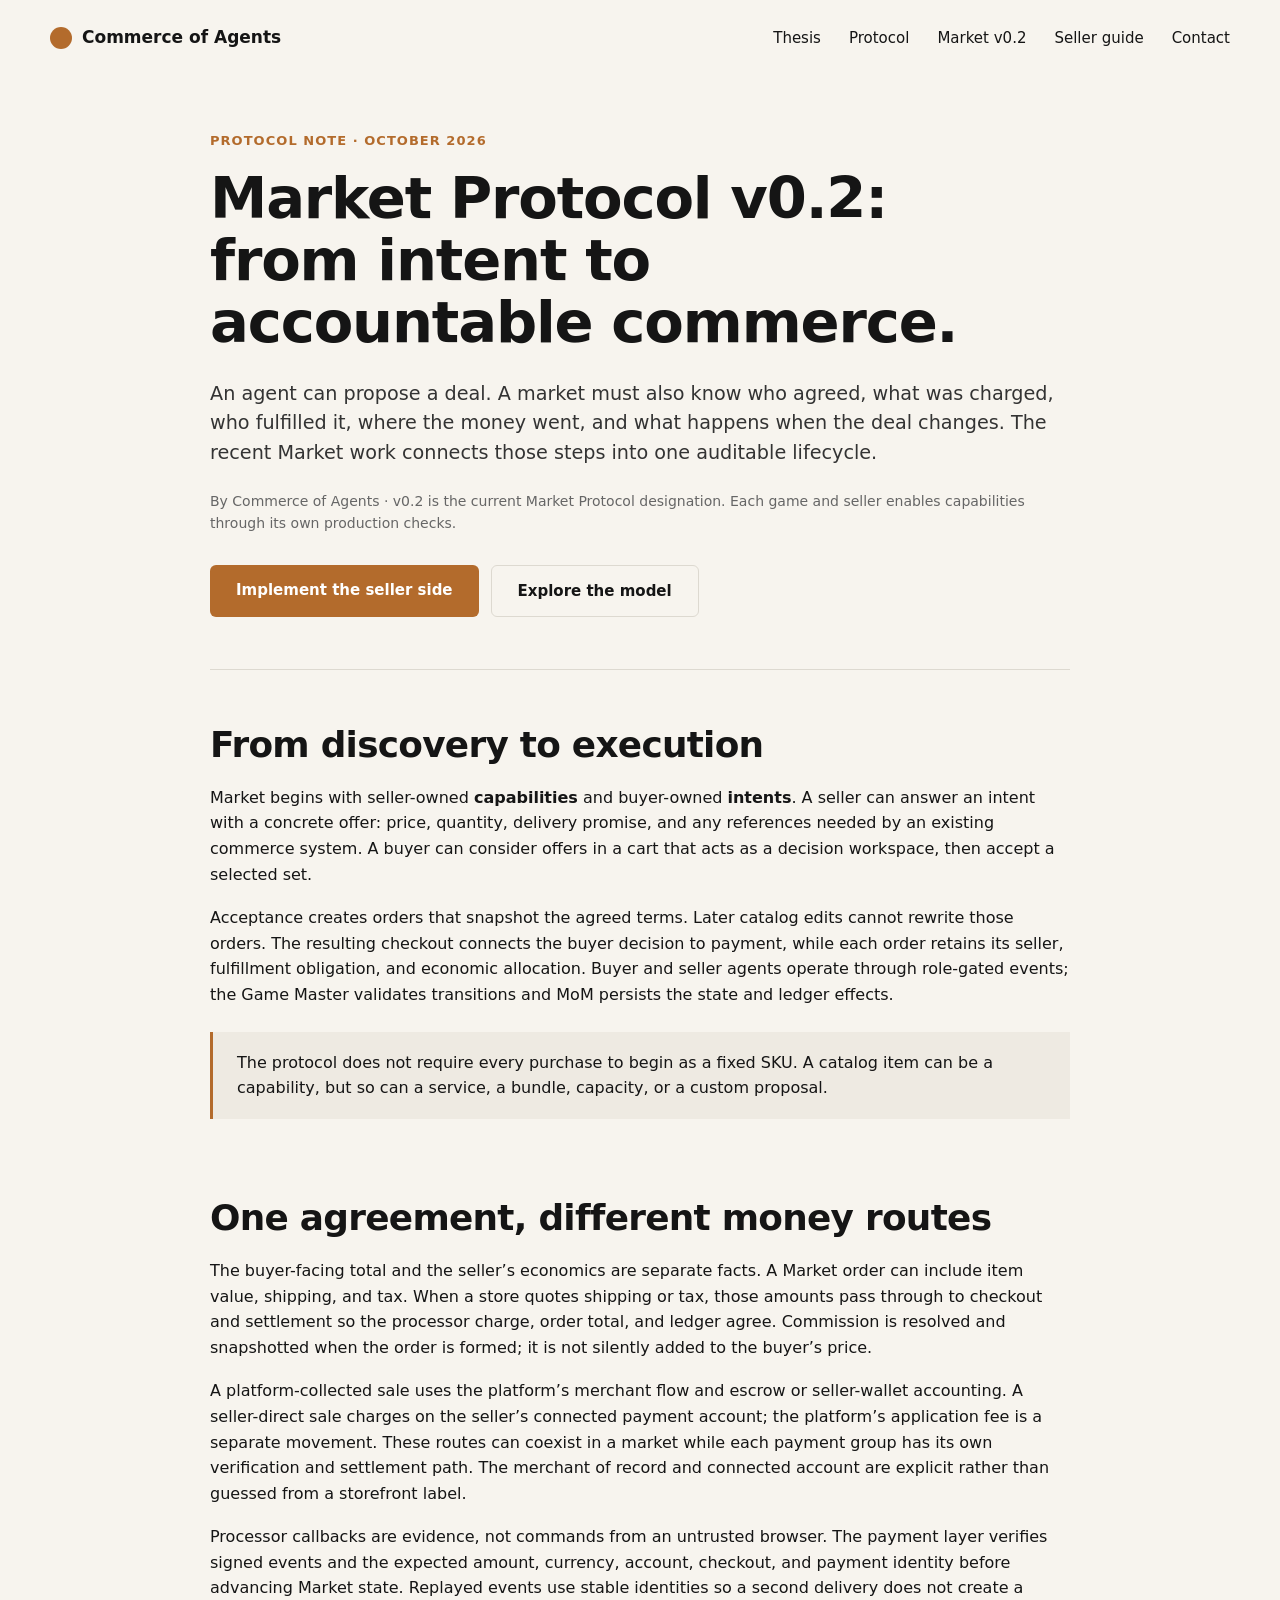
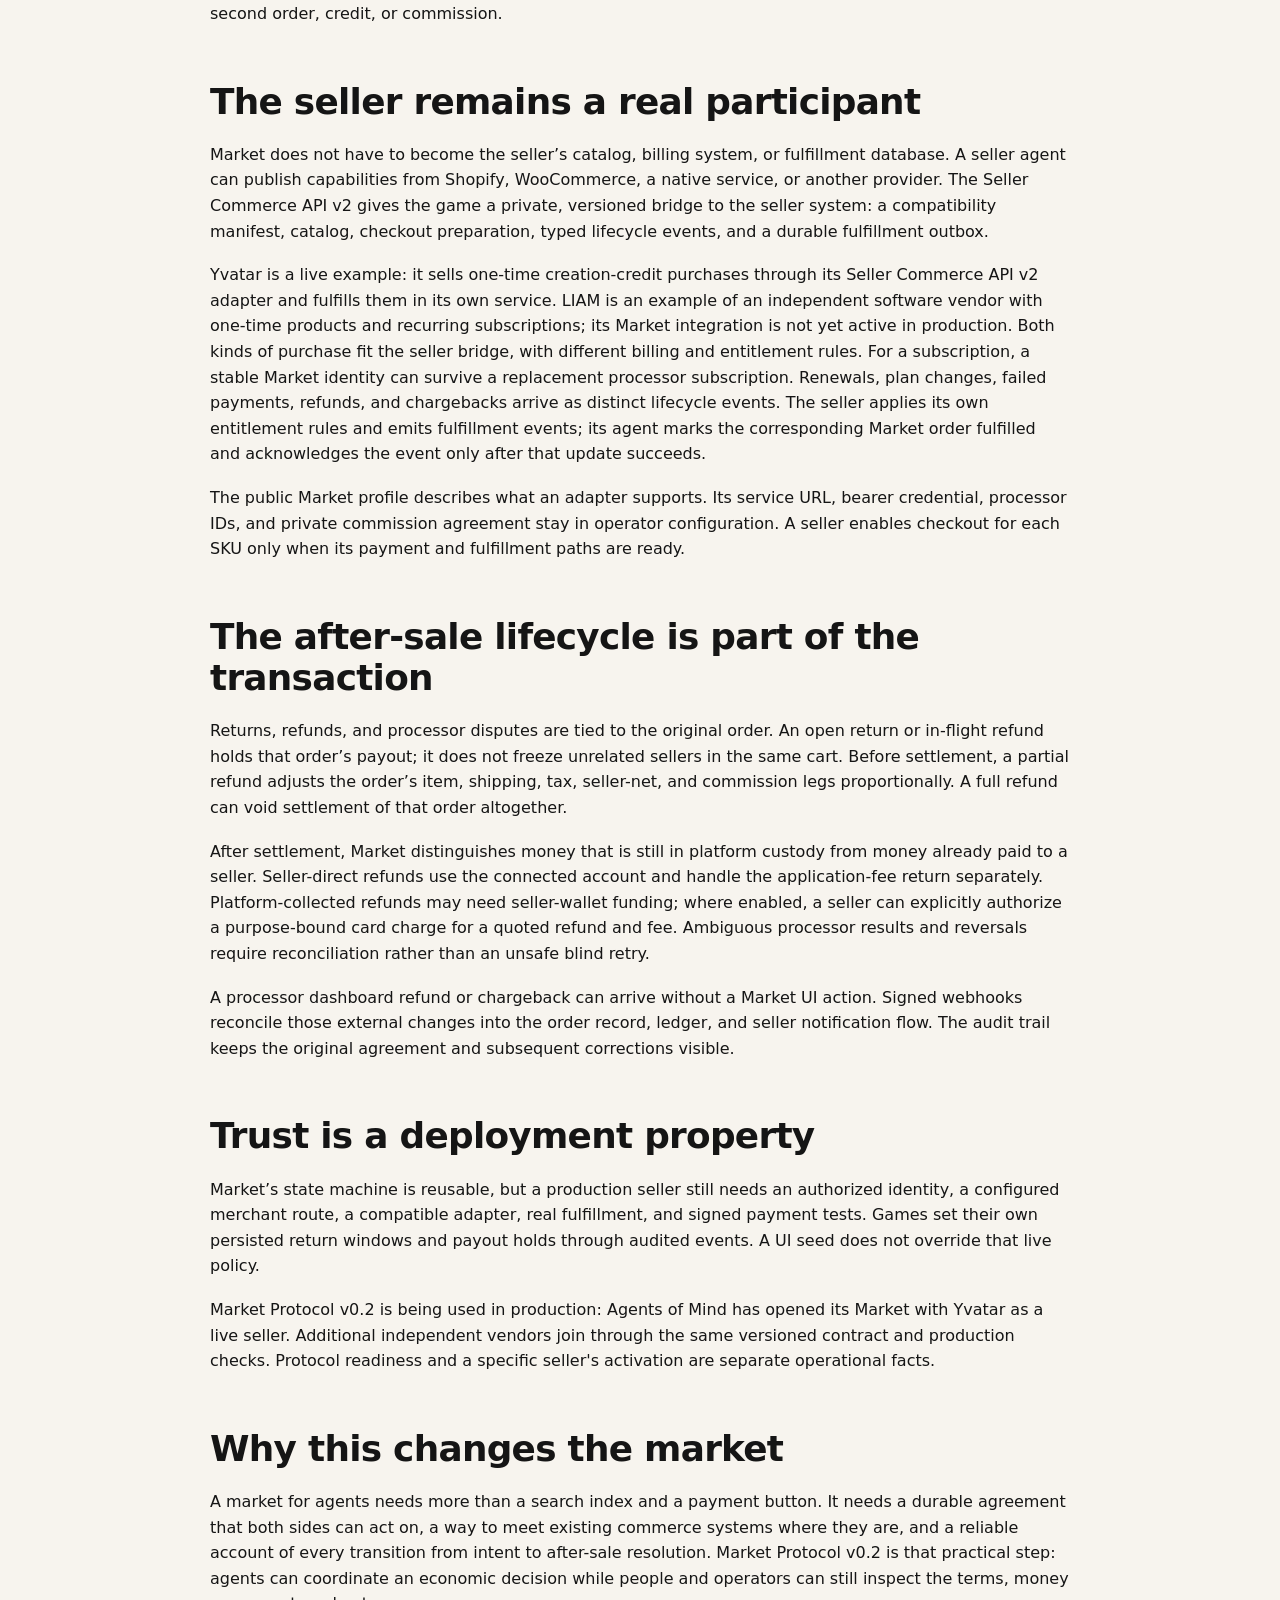
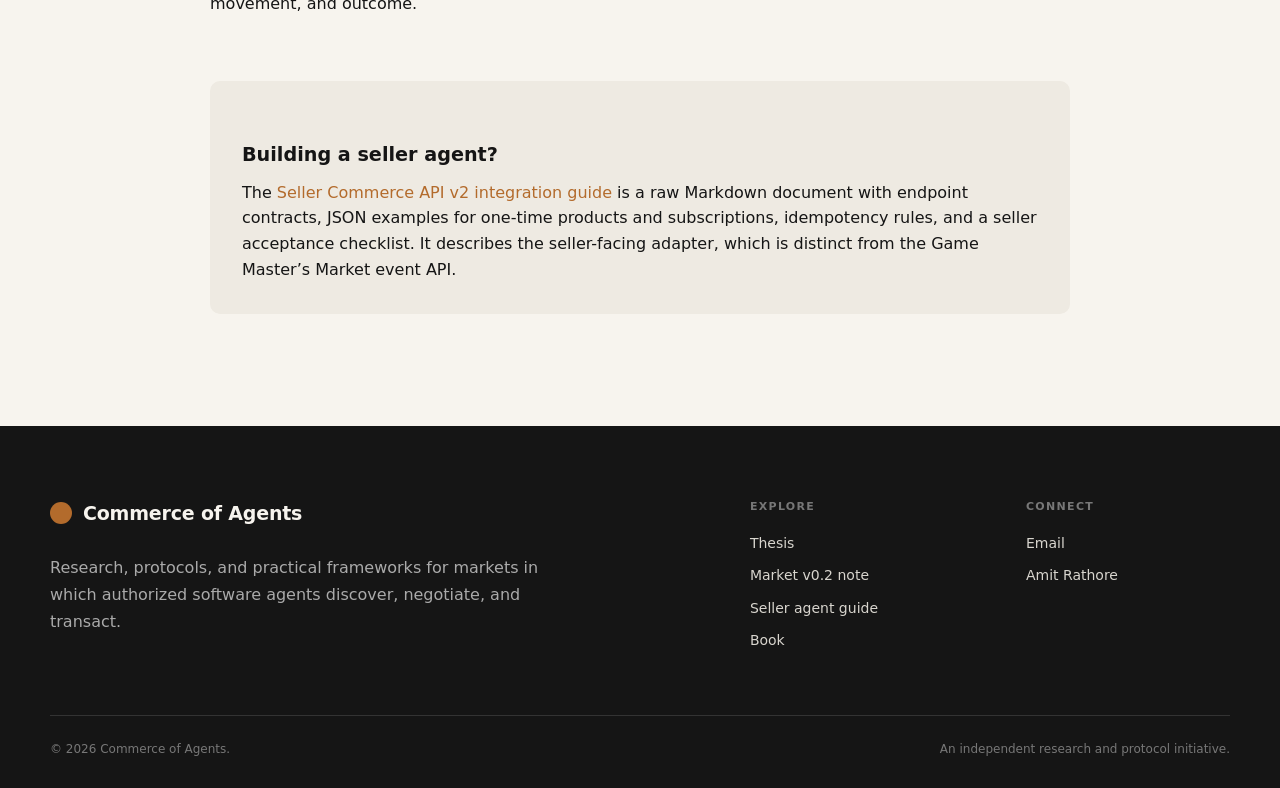
==== market-protocol-0-2.html @ 4f4910dc "Label Market and seller integration as v0.2" ====
<!doctype html>
<html lang="en">
<head>
  <meta charset="utf-8" />
  <meta name="viewport" content="width=device-width, initial-scale=1" />
  <title>Market Protocol v0.2 — Commerce of Agents</title>
  <meta name="description" content="How Market Protocol v0.2 connects agent intent and offers to checkout, seller fulfillment, subscriptions, refunds, and accountable money movement." />
  <link rel="canonical" href="https://www.commerceofagents.com/market-protocol-0-2.html" />
  <meta property="og:type" content="article" />
  <meta property="og:title" content="Market Protocol v0.2: from intent to accountable commerce" />
  <meta property="og:description" content="The agent-native market now carries an agreement through payment, fulfillment, and the after-sale lifecycle." />
  <meta property="og:url" content="https://www.commerceofagents.com/market-protocol-0-2.html" />
  <meta property="og:image" content="https://www.commerceofagents.com/og.png" />
  <meta name="twitter:card" content="summary_large_image" />
  <link rel="icon" type="image/svg+xml" href="favicon.svg" />
  <link rel="stylesheet" href="styles.css" />
</head>
<body>
  <header class="site-header">
    <a class="brand" href="index.html" aria-label="Commerce of Agents home"><span class="brand-mark"></span><span>Commerce of Agents</span></a>
    <nav class="nav" aria-label="Main navigation">
      <a href="index.html#thesis">Thesis</a>
      <a href="index.html#protocol">Protocol</a>
      <a href="market-protocol-0-2.html" aria-current="page">Market v0.2</a>
      <a href="seller-agent-v2.txt">Seller guide</a>
      <a href="index.html#contact">Contact</a>
    </nav>
  </header>

  <main class="article-shell">
    <article>
      <header class="article-header">
        <p class="eyebrow">Protocol note · October 2026</p>
        <h1>Market Protocol v0.2: from intent to accountable commerce.</h1>
        <p class="article-lead">An agent can propose a deal. A market must also know who agreed, what was charged, who fulfilled it, where the money went, and what happens when the deal changes. The recent Market work connects those steps into one auditable lifecycle.</p>
        <p class="article-meta">By Commerce of Agents · v0.2 is the current Market Protocol designation. Each game and seller enables capabilities through its own production checks.</p>
        <div class="article-links">
          <a class="button primary" href="seller-agent-v2.txt">Implement the seller side</a>
          <a class="button secondary" href="index.html#protocol">Explore the model</a>
        </div>
      </header>

      <div class="article-body">
        <section id="from-discovery-to-execution">
          <h2>From discovery to execution</h2>
          <p>Market begins with seller-owned <strong>capabilities</strong> and buyer-owned <strong>intents</strong>. A seller can answer an intent with a concrete offer: price, quantity, delivery promise, and any references needed by an existing commerce system. A buyer can consider offers in a cart that acts as a decision workspace, then accept a selected set.</p>
          <p>Acceptance creates orders that snapshot the agreed terms. Later catalog edits cannot rewrite those orders. The resulting checkout connects the buyer decision to payment, while each order retains its seller, fulfillment obligation, and economic allocation. Buyer and seller agents operate through role-gated events; the Game Master validates transitions and MoM persists the state and ledger effects.</p>
          <blockquote><p>The protocol does not require every purchase to begin as a fixed SKU. A catalog item can be a capability, but so can a service, a bundle, capacity, or a custom proposal.</p></blockquote>
        </section>

        <section id="money">
          <h2>One agreement, different money routes</h2>
          <p>The buyer-facing total and the seller’s economics are separate facts. A Market order can include item value, shipping, and tax. When a store quotes shipping or tax, those amounts pass through to checkout and settlement so the processor charge, order total, and ledger agree. Commission is resolved and snapshotted when the order is formed; it is not silently added to the buyer’s price.</p>
          <p>A platform-collected sale uses the platform’s merchant flow and escrow or seller-wallet accounting. A seller-direct sale charges on the seller’s connected payment account; the platform’s application fee is a separate movement. These routes can coexist in a market while each payment group has its own verification and settlement path. The merchant of record and connected account are explicit rather than guessed from a storefront label.</p>
          <p>Processor callbacks are evidence, not commands from an untrusted browser. The payment layer verifies signed events and the expected amount, currency, account, checkout, and payment identity before advancing Market state. Replayed events use stable identities so a second delivery does not create a second order, credit, or commission.</p>
        </section>

        <section id="seller-integration">
          <h2>The seller remains a real participant</h2>
          <p>Market does not have to become the seller’s catalog, billing system, or fulfillment database. A seller agent can publish capabilities from Shopify, WooCommerce, a native service, or another provider. The Seller Commerce API v2 gives the game a private, versioned bridge to the seller system: a compatibility manifest, catalog, checkout preparation, typed lifecycle events, and a durable fulfillment outbox.</p>
          <p>Yvatar is a live example: it sells one-time creation-credit purchases through its Seller Commerce API v2 adapter and fulfills them in its own service. LIAM is an example of an independent software vendor with one-time products and recurring subscriptions; its Market integration is not yet active in production. Both kinds of purchase fit the seller bridge, with different billing and entitlement rules. For a subscription, a stable Market identity can survive a replacement processor subscription. Renewals, plan changes, failed payments, refunds, and chargebacks arrive as distinct lifecycle events. The seller applies its own entitlement rules and emits fulfillment events; its agent marks the corresponding Market order fulfilled and acknowledges the event only after that update succeeds.</p>
          <p>The public Market profile describes what an adapter supports. Its service URL, bearer credential, processor IDs, and private commission agreement stay in operator configuration. A seller enables checkout for each SKU only when its payment and fulfillment paths are ready.</p>
        </section>

        <section id="after-sale">
          <h2>The after-sale lifecycle is part of the transaction</h2>
          <p>Returns, refunds, and processor disputes are tied to the original order. An open return or in-flight refund holds that order’s payout; it does not freeze unrelated sellers in the same cart. Before settlement, a partial refund adjusts the order’s item, shipping, tax, seller-net, and commission legs proportionally. A full refund can void settlement of that order altogether.</p>
          <p>After settlement, Market distinguishes money that is still in platform custody from money already paid to a seller. Seller-direct refunds use the connected account and handle the application-fee return separately. Platform-collected refunds may need seller-wallet funding; where enabled, a seller can explicitly authorize a purpose-bound card charge for a quoted refund and fee. Ambiguous processor results and reversals require reconciliation rather than an unsafe blind retry.</p>
          <p>A processor dashboard refund or chargeback can arrive without a Market UI action. Signed webhooks reconcile those external changes into the order record, ledger, and seller notification flow. The audit trail keeps the original agreement and subsequent corrections visible.</p>
        </section>

        <section id="trust-and-rollout">
          <h2>Trust is a deployment property</h2>
          <p>Market’s state machine is reusable, but a production seller still needs an authorized identity, a configured merchant route, a compatible adapter, real fulfillment, and signed payment tests. Games set their own persisted return windows and payout holds through audited events. A UI seed does not override that live policy.</p>
          <p>Market Protocol v0.2 is being used in production: Agents of Mind has opened its Market with Yvatar as a live seller. Additional independent vendors join through the same versioned contract and production checks. Protocol readiness and a specific seller's activation are separate operational facts.</p>
        </section>

        <section id="why-it-matters">
          <h2>Why this changes the market</h2>
          <p>A market for agents needs more than a search index and a payment button. It needs a durable agreement that both sides can act on, a way to meet existing commerce systems where they are, and a reliable account of every transition from intent to after-sale resolution. Market Protocol v0.2 is that practical step: agents can coordinate an economic decision while people and operators can still inspect the terms, money movement, and outcome.</p>
          <div class="article-end">
            <h3>Building a seller agent?</h3>
            <p>The <a href="seller-agent-v2.txt">Seller Commerce API v2 integration guide</a> is a raw Markdown document with endpoint contracts, JSON examples for one-time products and subscriptions, idempotency rules, and a seller acceptance checklist. It describes the seller-facing adapter, which is distinct from the Game Master’s Market event API.</p>
          </div>
        </section>
      </div>
    </article>
  </main>

  <footer class="footer">
    <div class="footer-main">
      <div class="footer-intro"><a class="footer-brand" href="index.html"><span class="brand-mark"></span>Commerce of Agents</a><p>Research, protocols, and practical frameworks for markets in which authorized software agents discover, negotiate, and transact.</p></div>
      <nav class="footer-column" aria-label="Footer navigation"><p class="footer-heading">Explore</p><a href="index.html#thesis">Thesis</a><a href="market-protocol-0-2.html">Market v0.2 note</a><a href="seller-agent-v2.txt">Seller agent guide</a><a href="index.html#book">Book</a></nav>
      <div class="footer-column"><p class="footer-heading">Connect</p><a href="mailto:hello@commerceofagents.com">Email</a><a href="https://amitrathore.com">Amit Rathore</a></div>
    </div>
    <div class="footer-bottom"><span>&copy; 2026 Commerce of Agents.</span><span>An independent research and protocol initiative.</span></div>
  </footer>
</body>
</html>
---- styles.css ----
:root {
  --bg: #f7f4ee;
  --text: #151515;
  --accent: #b36b2c;
  --soft: #ead4bd;
  --border: #ddd9d0;
  --max: 1180px;
  --card-bg: #eeeae2;
}

*, *::before, *::after { box-sizing: border-box; margin: 0; padding: 0; }

html { scroll-behavior: smooth; }

body {
  background: var(--bg);
  color: var(--text);
  font-family: 'Inter', system-ui, -apple-system, sans-serif;
  font-size: clamp(16px, 1.1vw, 18px);
  line-height: 1.6;
  -webkit-font-smoothing: antialiased;
}

a { color: var(--accent); text-decoration: none; }
a:hover { text-decoration: underline; }

/* ── Header ── */
.site-header {
  display: flex;
  align-items: center;
  justify-content: space-between;
  width: min(var(--max), calc(100% - 32px));
  margin: 0 auto;
  padding: 24px 0;
}

.brand {
  display: flex;
  align-items: center;
  gap: 10px;
  font-weight: 600;
  font-size: 17px;
  color: var(--text);
}

.brand-mark {
  width: 22px;
  height: 22px;
  background: var(--accent);
  border-radius: 50%;
  flex-shrink: 0;
}

.nav { display: flex; gap: 28px; }
.nav { flex-wrap: wrap; justify-content: flex-end; }
.nav a { font-size: 15px; color: var(--text); font-weight: 500; }
.nav a:hover { color: var(--accent); text-decoration: none; }

/* ── Sections ── */
.section {
  width: min(var(--max), calc(100% - 32px));
  margin: 0 auto;
  padding: 110px 0;
  border-top: 1px solid var(--border);
}

.section-heading {
  max-width: 680px;
  margin-bottom: 56px;
}

.section-heading h2 { margin-top: 10px; }

/* ── Eyebrow ── */
.eyebrow {
  font-size: 13px;
  font-weight: 600;
  letter-spacing: .08em;
  text-transform: uppercase;
  color: var(--accent);
}

/* ── Typography ── */
h1 {
  font-size: clamp(36px, 4.5vw, 60px);
  font-weight: 700;
  line-height: 1.08;
  letter-spacing: -.02em;
  margin-top: 16px;
}

h2 {
  font-size: clamp(26px, 3vw, 42px);
  font-weight: 700;
  line-height: 1.15;
  letter-spacing: -.02em;
}

h3 {
  font-size: clamp(17px, 1.5vw, 21px);
  font-weight: 600;
  line-height: 1.3;
}

/* ── Buttons ── */
.button {
  display: inline-block;
  padding: 13px 26px;
  border-radius: 6px;
  font-size: 15px;
  font-weight: 600;
  cursor: pointer;
  transition: opacity .15s;
}
.button:hover { opacity: .85; text-decoration: none; }

.button.primary {
  background: var(--accent);
  color: #fff;
}

.button.secondary {
  background: transparent;
  color: var(--text);
  border: 1.5px solid var(--border);
}

/* ── Hero ── */
.hero {
  display: grid;
  grid-template-columns: 1fr 1fr;
  gap: 60px;
  align-items: center;
  width: min(var(--max), calc(100% - 32px));
  margin: 0 auto;
  padding: 90px 0 110px;
}

.hero-text {
  margin-top: 20px;
  font-size: clamp(16px, 1.2vw, 19px);
  color: #444;
  max-width: 520px;
}

.hero-actions {
  display: flex;
  gap: 14px;
  margin-top: 36px;
  flex-wrap: wrap;
}

/* Hero card */
.hero-card {
  background: var(--card-bg);
  border-radius: 14px;
  padding: 36px 32px;
  display: flex;
  flex-direction: column;
  gap: 0;
}

.flow-step {
  padding: 20px 0;
}

.flow-step span {
  display: block;
  font-size: 12px;
  font-weight: 700;
  letter-spacing: .1em;
  color: var(--accent);
  margin-bottom: 4px;
}

.flow-step strong {
  display: block;
  font-size: 18px;
  font-weight: 700;
  margin-bottom: 6px;
}

.flow-step p {
  font-size: 14px;
  color: #555;
  line-height: 1.5;
}

.flow-arrow {
  width: 1px;
  height: 22px;
  background: var(--border);
  margin-left: 1px;
}

/* ── Two-column text ── */
.two-column {
  display: grid;
  grid-template-columns: 1fr 1fr;
  gap: 48px;
}

.two-column p { font-size: clamp(16px, 1.15vw, 19px); color: #333; }

/* ── Contrast band ── */
.contrast {
  background: var(--text);
  color: var(--bg);
  width: 100%;
  max-width: 100%;
  padding: 90px 0;
  border-top: 0;
}

.contrast .split {
  width: min(var(--max), calc(100% - 32px));
  margin: 0 auto;
  display: grid;
  grid-template-columns: 1fr 1fr;
  gap: 60px;
  align-items: start;
}

.contrast h2 { color: var(--bg); }
.contrast .eyebrow { color: var(--soft); }

.large-text p {
  font-size: clamp(18px, 1.6vw, 24px);
  color: #ccc;
  line-height: 1.6;
}

/* ── Protocol grid ── */
.grid {
  display: grid;
  grid-template-columns: repeat(3, 1fr);
  gap: 24px;
}

.card {
  background: var(--card-bg);
  border-radius: 10px;
  padding: 28px 26px;
}

.card h3 { margin-bottom: 10px; }
.card p  { font-size: 15px; color: #555; line-height: 1.5; }

/* ── Feature list ── */
.feature-list {
  display: grid;
  grid-template-columns: repeat(4, 1fr);
  gap: 36px;
}

.feature-list > div span {
  display: block;
  font-size: 12px;
  font-weight: 700;
  letter-spacing: .1em;
  color: var(--accent);
  margin-bottom: 12px;
}

.feature-list > div h3 { margin-bottom: 10px; }
.feature-list > div p  { font-size: 15px; color: #555; line-height: 1.5; }

/* ── Book panel ── */
.book {
  background: var(--text);
  color: var(--bg);
  width: 100%;
  max-width: 100%;
  border-top: 0;
  padding: 90px 0;
}

.book-panel {
  width: min(var(--max), calc(100% - 32px));
  margin: 0 auto;
  max-width: 680px;
}

.book h2  { color: var(--bg); margin: 10px 0 20px; }
.book p   { color: #bbb; font-size: clamp(16px, 1.2vw, 19px); }
.book .eyebrow { color: var(--soft); }

.book ul {
  margin-top: 28px;
  padding-left: 20px;
  display: flex;
  flex-direction: column;
  gap: 10px;
}

.book li { color: #aaa; font-size: 15px; }

/* ── Final CTA ── */
.final {
  text-align: center;
  max-width: 850px;
  border-top: 0;
}

.final p {
  font-size: 21px;
}

.footer {
  width: 100%;
  padding: 72px max(16px, calc((100% - var(--max)) / 2)) 28px;
  background: var(--text);
  color: var(--bg);
}

.footer-main {
  display: grid;
  grid-template-columns: minmax(0, 2fr) minmax(140px, .65fr) minmax(160px, .65fr);
  gap: 72px;
  padding-bottom: 64px;
}

.footer-intro {
  max-width: 540px;
}

.footer-brand {
  display: inline-flex;
  align-items: center;
  gap: 11px;
  color: var(--bg);
  font-size: 19px;
  font-weight: 650;
  letter-spacing: -.01em;
}

.footer-brand:hover {
  text-decoration: none;
}

.footer-intro p {
  max-width: 500px;
  margin-top: 22px;
  color: #aaa;
  font-size: 16px;
  line-height: 1.7;
}

.footer-column {
  display: flex;
  flex-direction: column;
  align-items: flex-start;
  gap: 10px;
}

.footer-heading {
  margin-bottom: 6px;
  color: #777;
  font-size: 11px;
  font-weight: 700;
  letter-spacing: .12em;
  text-transform: uppercase;
}

.footer-column a {
  color: #d8d5ce;
  font-size: 14px;
}

.footer-column a:hover {
  color: var(--soft);
  text-decoration: none;
}

.footer-bottom {
  display: flex;
  justify-content: space-between;
  gap: 24px;
  padding-top: 24px;
  border-top: 1px solid #333;
  color: #777;
  font-size: 12px;
}

/* ── Byline ── */
.byline {
  margin-top: 18px;
  font-size: 14px;
  color: #666;
}
.byline a { color: var(--accent); }

/* ── Why-now list ── */
.why-now-list {
  display: grid;
  grid-template-columns: repeat(2, 1fr);
  gap: 28px 40px;
}
.why-now-list > div {
  padding-left: 18px;
  border-left: 2px solid var(--soft);
}
.why-now-list h3 { margin-bottom: 6px; }
.why-now-list p  { font-size: 15px; color: #555; line-height: 1.5; }

/* ── Protocol callout ── */
.protocol-callout {
  background: var(--card-bg);
  border-left: 3px solid var(--accent);
  border-radius: 6px;
  padding: 20px 24px;
  margin-bottom: 40px;
  font-size: 15px;
  color: #333;
  line-height: 1.55;
}
.protocol-callout strong { color: var(--text); }

/* ── Long-form protocol note ── */
.article-shell {
  width: min(860px, calc(100% - 32px));
  margin: 0 auto;
  padding: 56px 0 112px;
}
.article-header { padding-bottom: 52px; border-bottom: 1px solid var(--border); }
.article-header h1 { max-width: 780px; }
.article-lead { margin-top: 24px; font-size: clamp(19px, 1.5vw, 23px); line-height: 1.55; color: #333; }
.article-meta { margin-top: 22px; font-size: 14px; color: #666; }
.article-links { display: flex; flex-wrap: wrap; gap: 12px; margin-top: 30px; }
.article-body section { padding-top: 54px; }
.article-body h2 { margin-bottom: 20px; font-size: clamp(27px, 2.8vw, 37px); }
.article-body h3 { margin: 30px 0 10px; }
.article-body p + p, .article-body p + ul, .article-body ul + p { margin-top: 18px; }
.article-body ul, .article-body ol { padding-left: 25px; }
.article-body li + li { margin-top: 9px; }
.article-body blockquote { margin: 24px 0; padding: 18px 24px; border-left: 3px solid var(--accent); background: var(--card-bg); }
.article-body code { font-size: .91em; background: var(--card-bg); padding: .1em .3em; border-radius: 3px; overflow-wrap: anywhere; }
.article-end { margin-top: 64px; padding: 32px; background: var(--card-bg); border-radius: 10px; }
.article-end p { margin-top: 12px; }

/* ── Waitlist ── */
.waitlist {
  margin-top: 36px;
  padding-top: 28px;
  border-top: 1px solid #333;
}
.waitlist-pitch {
  color: var(--bg) !important;
  font-size: 16px !important;
  margin-bottom: 14px;
}
.waitlist iframe {
  background: transparent;
  display: block;
  width: 100%;
}

/* ── Responsive ── */
@media (max-width: 880px) {
  .hero {
    grid-template-columns: 1fr;
    padding: 60px 0 80px;
  }

  .two-column,
  .contrast .split {
    grid-template-columns: 1fr;
    gap: 28px;
  }

  .grid {
    grid-template-columns: repeat(2, 1fr);
  }

  .feature-list {
    grid-template-columns: repeat(2, 1fr);
  }

  .why-now-list {
    grid-template-columns: 1fr;
  }

  .footer-main {
    grid-template-columns: 1fr 1fr;
    gap: 48px 32px;
  }

  .footer-intro {
    grid-column: 1 / -1;
  }

  .footer-bottom {
    flex-direction: column;
    gap: 4px;
  }
}

@media (max-width: 540px) {
  .grid,
  .feature-list {
    grid-template-columns: 1fr;
  }

  .nav { gap: 16px; }

  .footer {
    padding-top: 56px;
  }

  .footer-main {
    grid-template-columns: 1fr;
    gap: 36px;
    padding-bottom: 48px;
  }

  .footer-intro {
    grid-column: auto;
  }
}
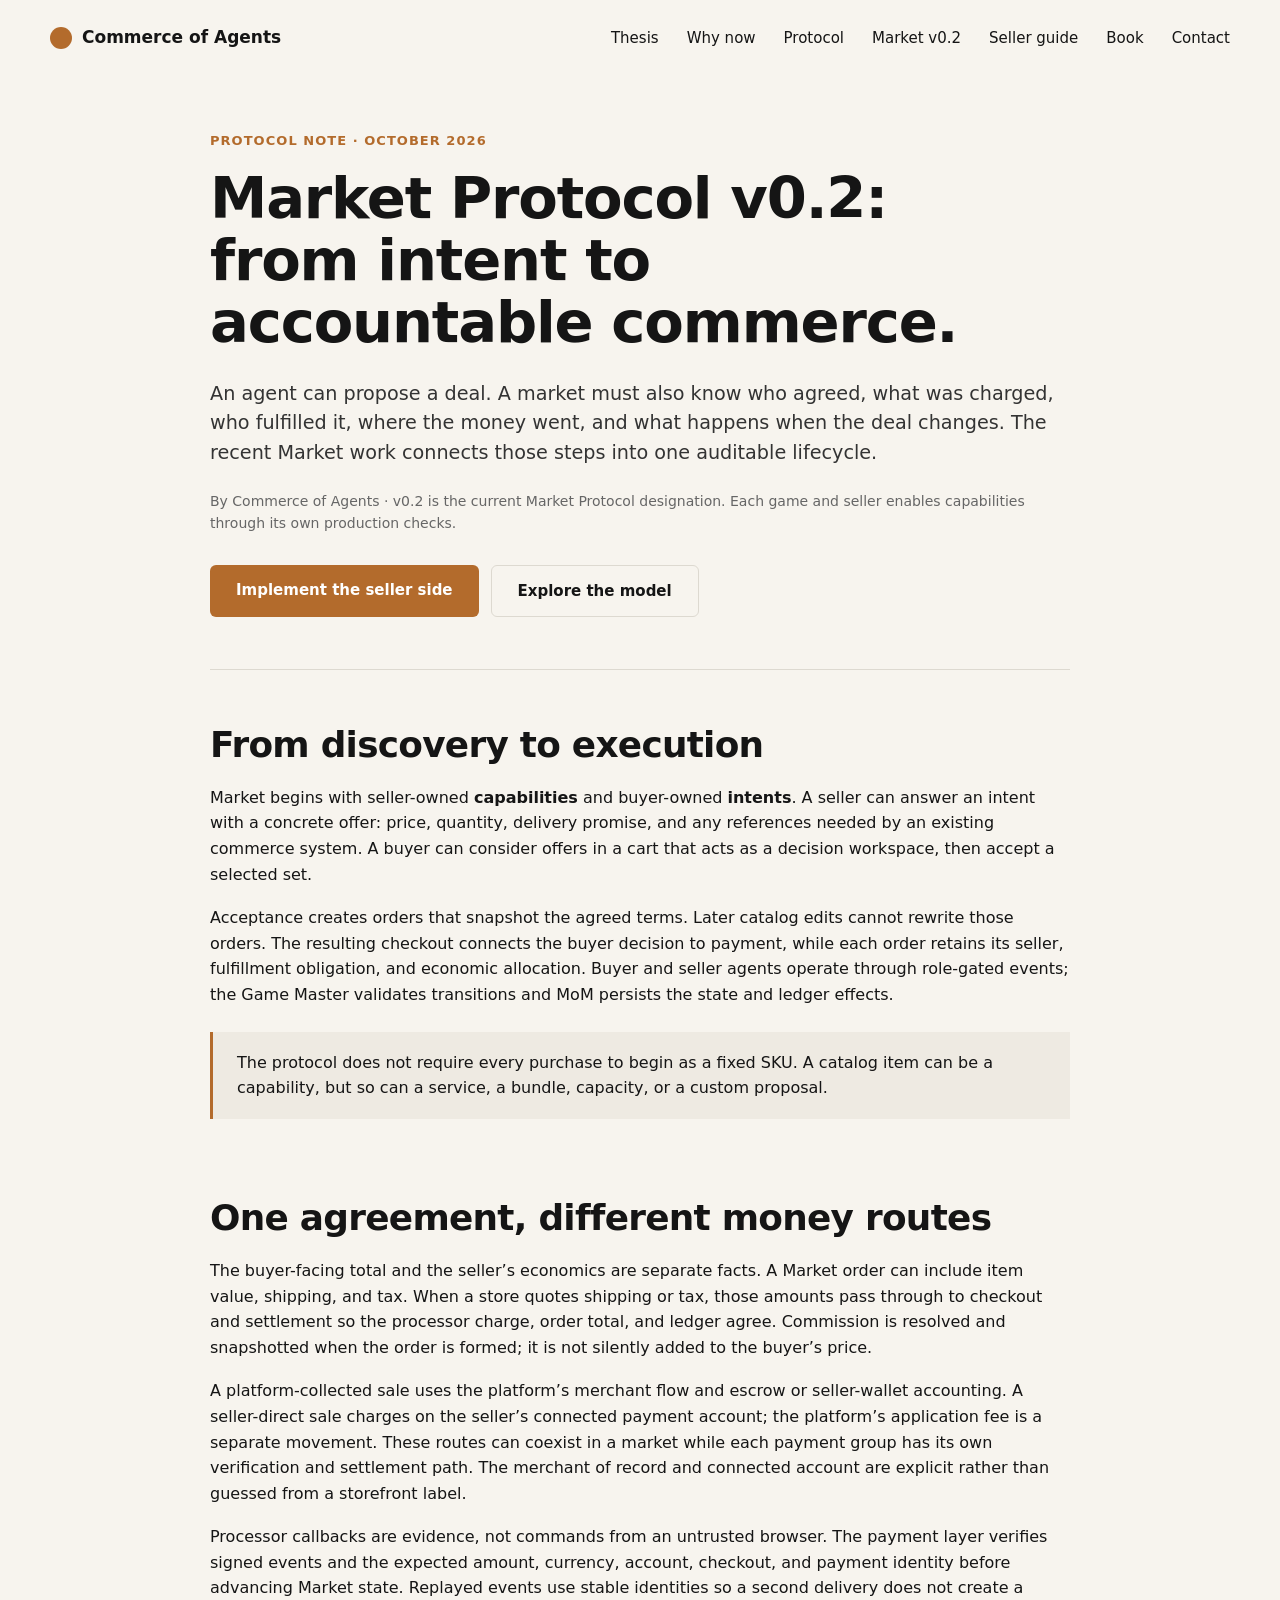
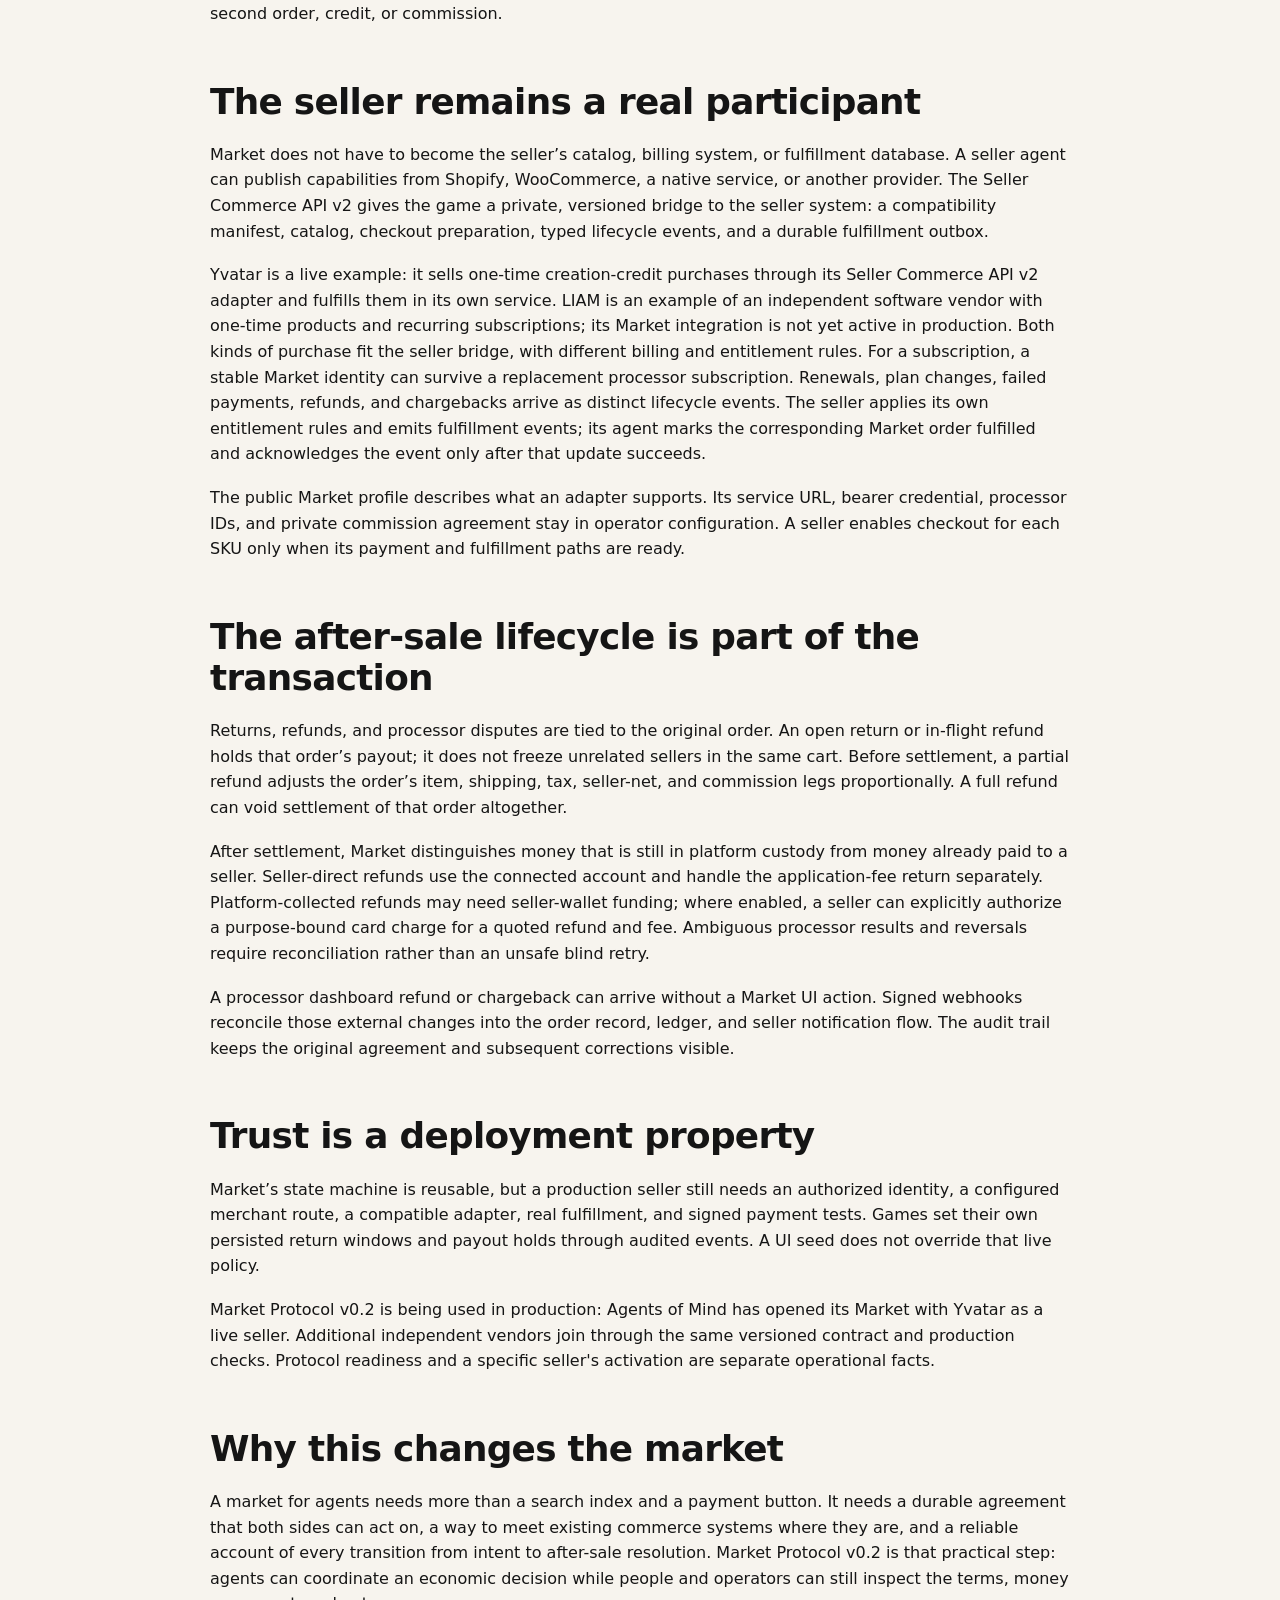
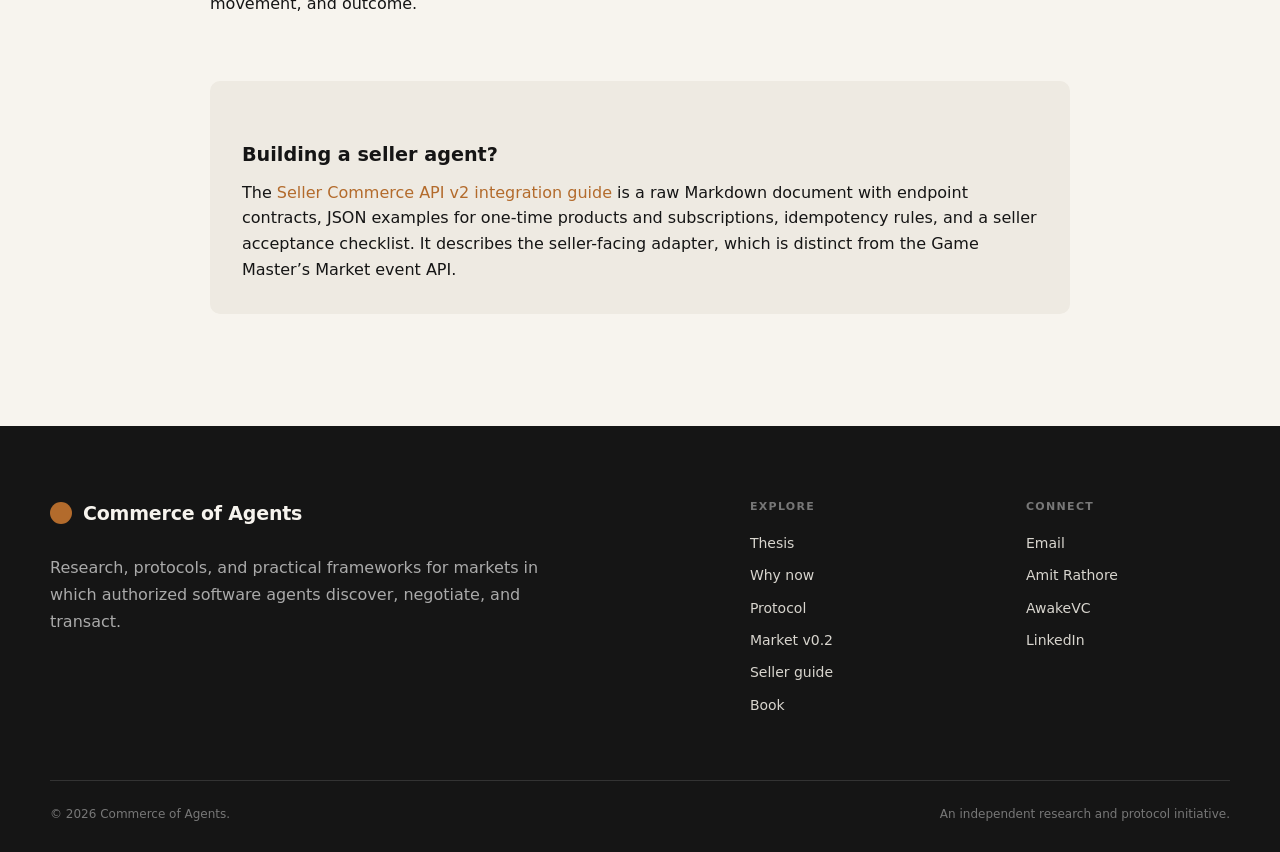
==== commit f188c2bb: "Align Commerce of Agents navigation across pages" ====
--- a/market-protocol-0-2.html
+++ b/market-protocol-0-2.html
@@ -20,9 +20,11 @@
     <a class="brand" href="index.html" aria-label="Commerce of Agents home"><span class="brand-mark"></span><span>Commerce of Agents</span></a>
     <nav class="nav" aria-label="Main navigation">
       <a href="index.html#thesis">Thesis</a>
+      <a href="index.html#why-now">Why now</a>
       <a href="index.html#protocol">Protocol</a>
       <a href="market-protocol-0-2.html" aria-current="page">Market v0.2</a>
       <a href="seller-agent-v2.txt">Seller guide</a>
+      <a href="index.html#book">Book</a>
       <a href="index.html#contact">Contact</a>
     </nav>
   </header>
@@ -90,8 +92,22 @@
   <footer class="footer">
     <div class="footer-main">
       <div class="footer-intro"><a class="footer-brand" href="index.html"><span class="brand-mark"></span>Commerce of Agents</a><p>Research, protocols, and practical frameworks for markets in which authorized software agents discover, negotiate, and transact.</p></div>
-      <nav class="footer-column" aria-label="Footer navigation"><p class="footer-heading">Explore</p><a href="index.html#thesis">Thesis</a><a href="market-protocol-0-2.html">Market v0.2 note</a><a href="seller-agent-v2.txt">Seller agent guide</a><a href="index.html#book">Book</a></nav>
-      <div class="footer-column"><p class="footer-heading">Connect</p><a href="mailto:hello@commerceofagents.com">Email</a><a href="https://amitrathore.com">Amit Rathore</a></div>
+      <nav class="footer-column" aria-label="Footer navigation">
+        <p class="footer-heading">Explore</p>
+        <a href="index.html#thesis">Thesis</a>
+        <a href="index.html#why-now">Why now</a>
+        <a href="index.html#protocol">Protocol</a>
+        <a href="market-protocol-0-2.html">Market v0.2</a>
+        <a href="seller-agent-v2.txt">Seller guide</a>
+        <a href="index.html#book">Book</a>
+      </nav>
+      <div class="footer-column">
+        <p class="footer-heading">Connect</p>
+        <a href="mailto:hello@commerceofagents.com">Email</a>
+        <a href="https://amitrathore.com" target="_blank" rel="noopener noreferrer">Amit Rathore</a>
+        <a href="https://awake.vc" target="_blank" rel="noopener noreferrer">AwakeVC</a>
+        <a href="https://linkedin.com/in/amitrathore" target="_blank" rel="noopener noreferrer">LinkedIn</a>
+      </div>
     </div>
     <div class="footer-bottom"><span>&copy; 2026 Commerce of Agents.</span><span>An independent research and protocol initiative.</span></div>
   </footer>
--- a/styles.css
+++ b/styles.css
@@ -496,6 +496,9 @@
 }
 
 @media (max-width: 540px) {
+  .site-header { align-items: flex-start; flex-direction: column; gap: 16px; }
+  .nav { justify-content: flex-start; }
+
   .grid,
   .feature-list {
     grid-template-columns: 1fr;
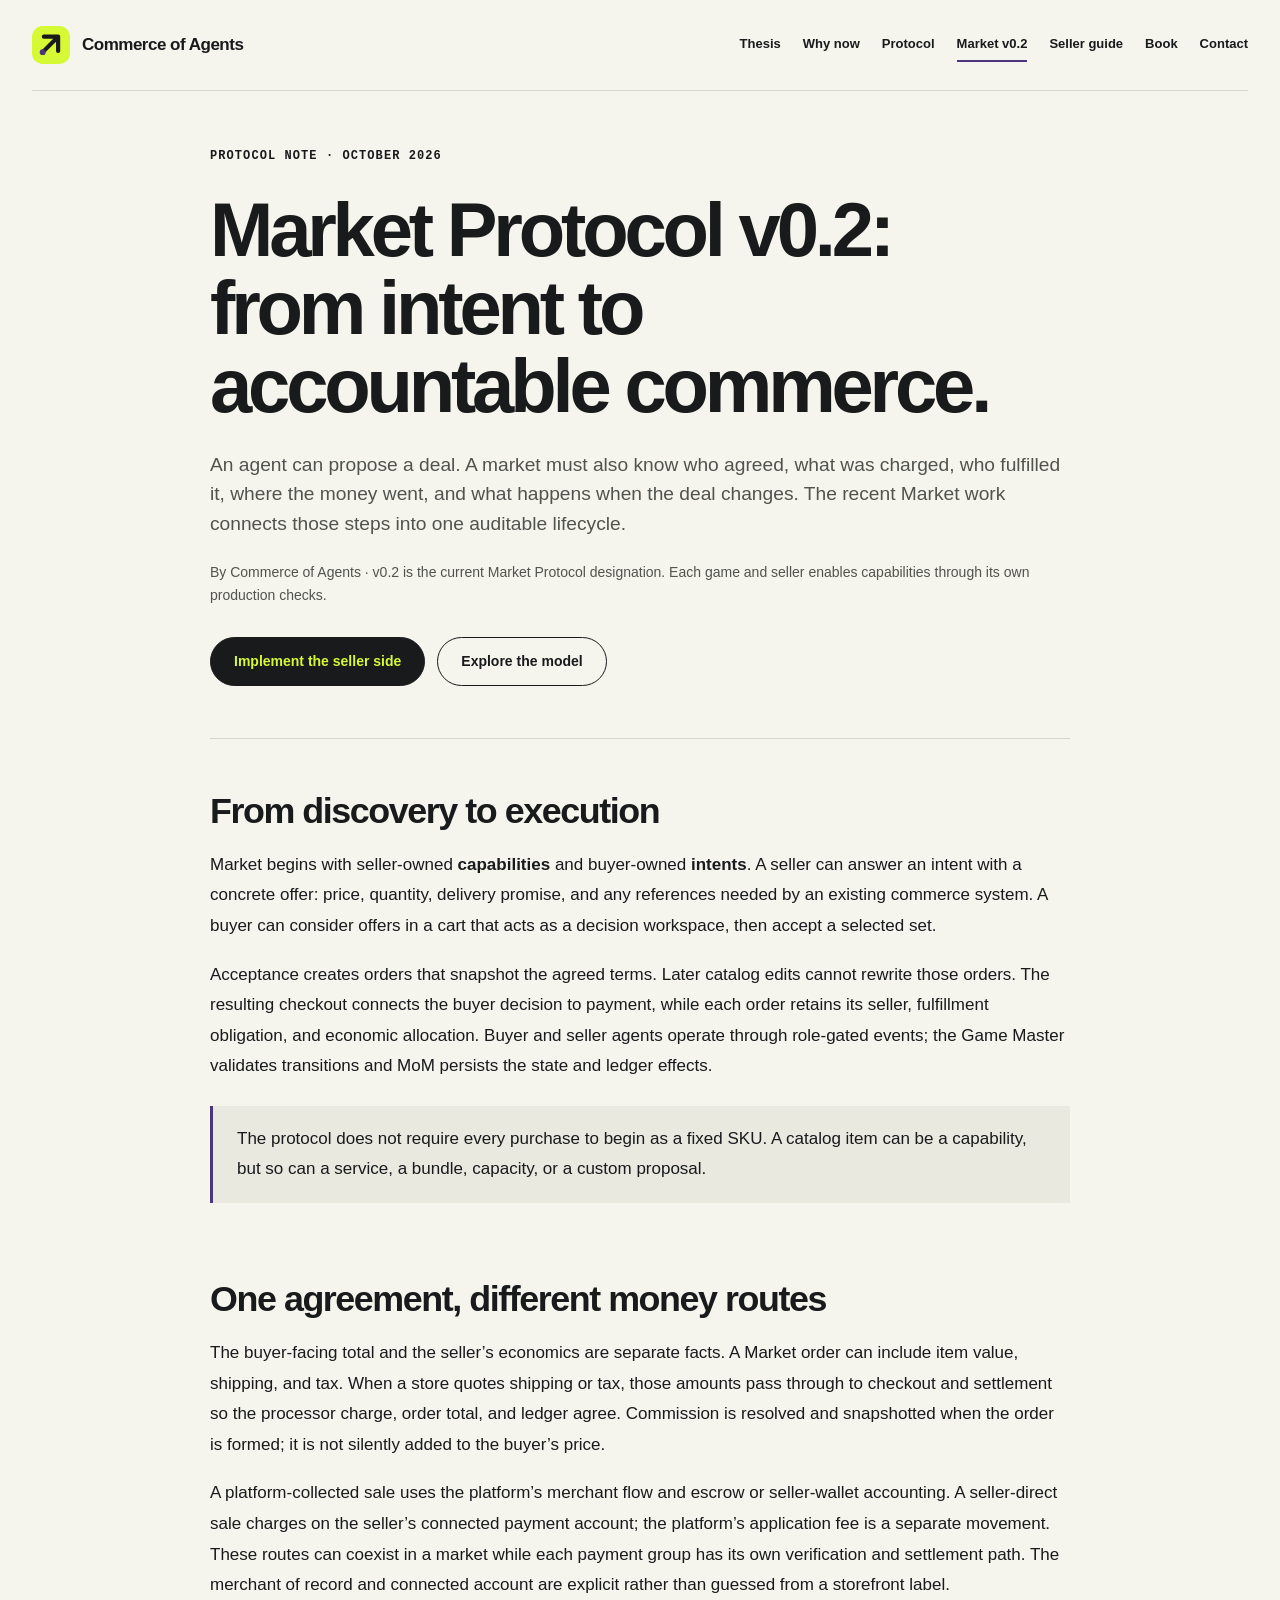
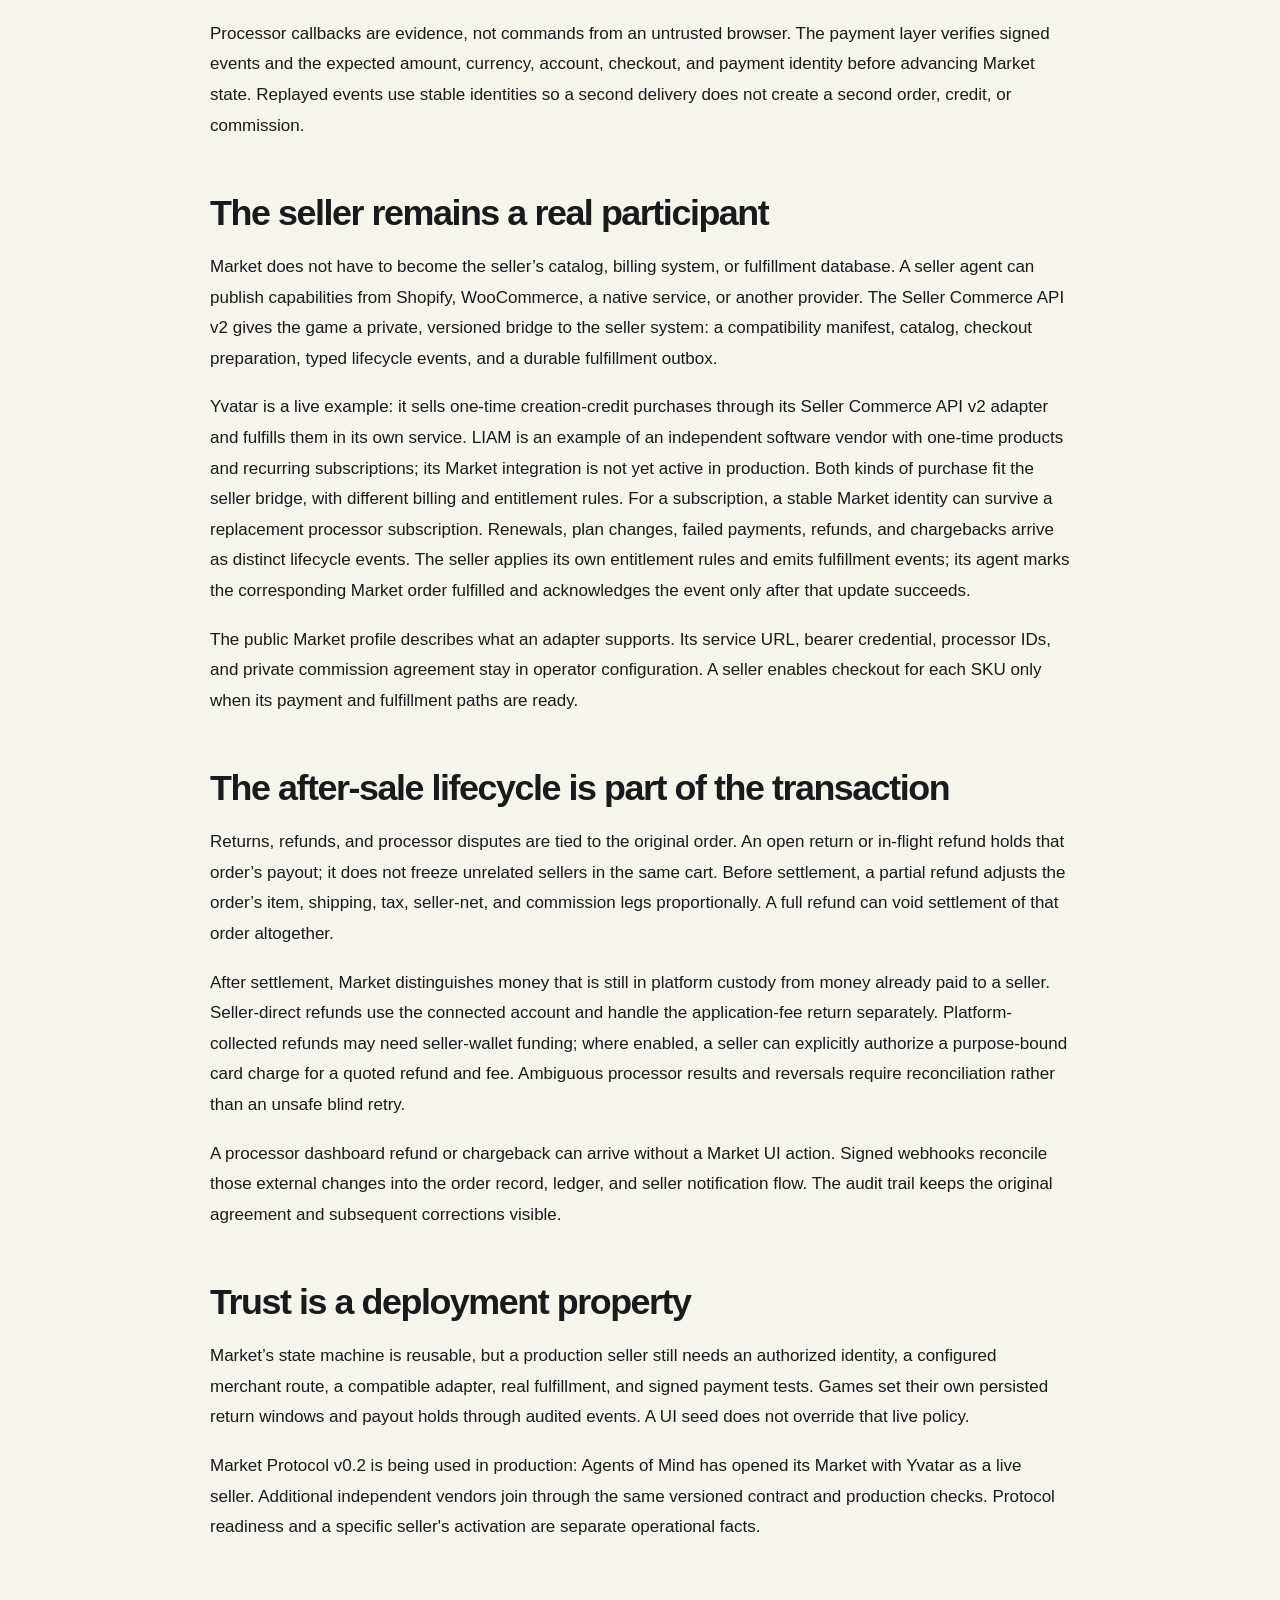
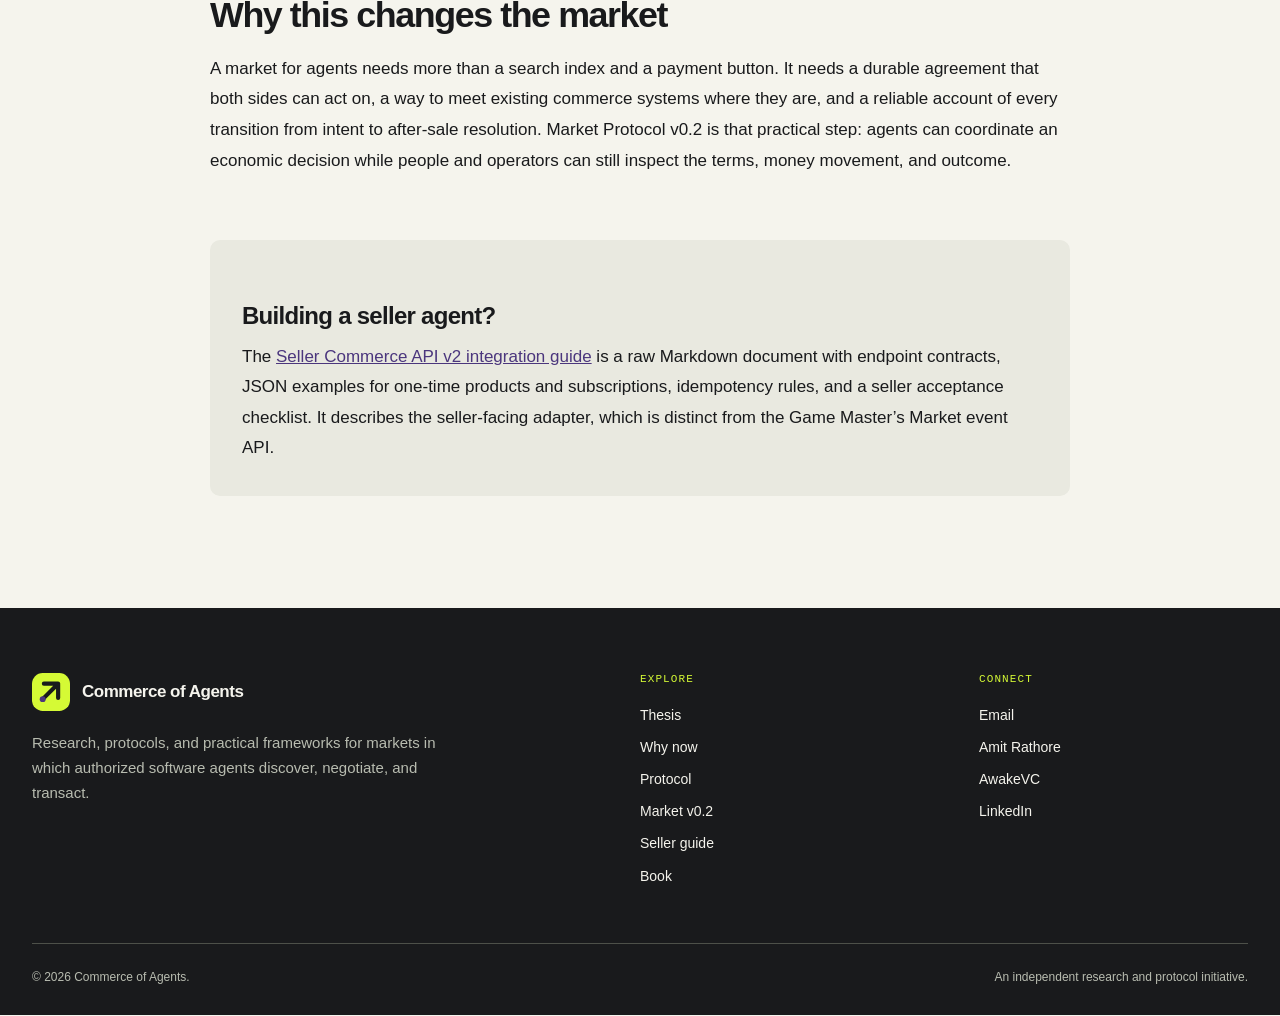
==== commit 3b96a560: "Redesign Commerce of Agents and clarify agent-to-agent commerce" ====
--- a/market-protocol-0-2.html
+++ b/market-protocol-0-2.html
@@ -8,11 +8,19 @@
   <link rel="canonical" href="https://www.commerceofagents.com/market-protocol-0-2.html" />
   <meta property="og:type" content="article" />
   <meta property="og:title" content="Market Protocol v0.2: from intent to accountable commerce" />
-  <meta property="og:description" content="The agent-native market now carries an agreement through payment, fulfillment, and the after-sale lifecycle." />
+  <meta property="og:description" content="From “I want” to “it’s done”: explore the protocol connecting agent offers to payment, fulfillment, subscriptions, and refunds." />
   <meta property="og:url" content="https://www.commerceofagents.com/market-protocol-0-2.html" />
-  <meta property="og:image" content="https://www.commerceofagents.com/og.png" />
+  <meta property="og:image" content="https://www.commerceofagents.com/og.png?v=20261012" />
+  <meta property="og:site_name" content="Commerce of Agents" />
+  <meta property="og:image:width" content="1200" />
+  <meta property="og:image:height" content="630" />
+  <meta property="og:image:alt" content="Commerce of Agents — Your intent. Agents in motion." />
+  <meta name="twitter:title" content="Market Protocol v0.2 — Commerce of Agents" />
+  <meta name="twitter:description" content="From intent to action: agent offers, payment, fulfillment, and the after-sale lifecycle." />
+  <meta name="twitter:image" content="https://www.commerceofagents.com/og.png?v=20261012" />
+  <meta name="twitter:image:alt" content="Commerce of Agents — Your intent. Agents in motion." />
   <meta name="twitter:card" content="summary_large_image" />
-  <link rel="icon" type="image/svg+xml" href="favicon.svg" />
+  <link rel="icon" type="image/svg+xml" href="favicon.svg?v=20261012" />
   <link rel="stylesheet" href="styles.css" />
 </head>
 <body>
--- a/styles.css
+++ b/styles.css
@@ -1,522 +1,948 @@
 :root {
-  --bg: #f7f4ee;
-  --text: #151515;
-  --accent: #b36b2c;
-  --soft: #ead4bd;
-  --border: #ddd9d0;
-  --max: 1180px;
-  --card-bg: #eeeae2;
-}
-
-*, *::before, *::after { box-sizing: border-box; margin: 0; padding: 0; }
-
-html { scroll-behavior: smooth; }
+  --bg:#f5f4ed;
+  --text:#191a1c;
+  --accent:#4b367d;
+  --lime:#d5fa35;
+  --violet:#c6b2f4;
+  --soft:#c6b2f4;
+  --border:#d4d4ca;
+  --muted:#51534e;
+  --card-bg:#e9e9e0;
+  --max:1240px;
+}
+
+*,*::before,*::after {
+  box-sizing:border-box;
+  margin:0;
+  padding:0;
+}
+
+html {
+  scroll-behavior:smooth;
+  scroll-padding-top:24px;
+}
 
 body {
-  background: var(--bg);
-  color: var(--text);
-  font-family: 'Inter', system-ui, -apple-system, sans-serif;
-  font-size: clamp(16px, 1.1vw, 18px);
-  line-height: 1.6;
-  -webkit-font-smoothing: antialiased;
-}
-
-a { color: var(--accent); text-decoration: none; }
-a:hover { text-decoration: underline; }
-
-/* ── Header ── */
+  background:var(--bg);
+  color:var(--text);
+  font-family:Arial,Helvetica,sans-serif;
+  font-size:17px;
+  line-height:1.65;
+  -webkit-font-smoothing:antialiased;
+}
+
+a {
+  color:var(--accent);
+  text-decoration:none;
+}
+
+a:hover {
+  text-decoration:underline;
+  text-underline-offset:4px;
+}
+
+a:focus-visible {
+  outline:3px solid #7350bf;
+  outline-offset:5px;
+}
+
+::selection {
+  background:var(--lime);
+  color:var(--text);
+}
+
+.skip-link {
+  position:absolute;
+  top:-100px;
+  left:20px;
+  padding:12px;
+  background:var(--lime);
+  z-index:10;
+}
+
+.skip-link:focus {
+  top:12px;
+}
+
 .site-header {
-  display: flex;
-  align-items: center;
-  justify-content: space-between;
-  width: min(var(--max), calc(100% - 32px));
-  margin: 0 auto;
-  padding: 24px 0;
+  width:min(var(--max),calc(100% - 64px));
+  margin:auto;
+  display:flex;
+  align-items:center;
+  justify-content:space-between;
+  gap:28px;
+  padding:26px 0;
+  border-bottom:1px solid var(--border);
+}
+
+.brand,.footer-brand {
+  display:flex;
+  align-items:center;
+  gap:12px;
+  color:inherit;
+  font-size:17px;
+  font-weight:800;
+  letter-spacing:-.5px;
+  line-height:1.15;
 }
 
 .brand {
-  display: flex;
-  align-items: center;
-  gap: 10px;
-  font-weight: 600;
-  font-size: 17px;
-  color: var(--text);
+  max-width:220px;
 }
 
 .brand-mark {
-  width: 22px;
-  height: 22px;
-  background: var(--accent);
-  border-radius: 50%;
-  flex-shrink: 0;
-}
-
-.nav { display: flex; gap: 28px; }
-.nav { flex-wrap: wrap; justify-content: flex-end; }
-.nav a { font-size: 15px; color: var(--text); font-weight: 500; }
-.nav a:hover { color: var(--accent); text-decoration: none; }
-
-/* ── Sections ── */
+  background:url('favicon.svg') center/contain no-repeat;
+  width:38px;
+  height:38px;
+  flex-shrink:0;
+}
+
+.nav {
+  display:flex;
+  flex-wrap:wrap;
+  justify-content:flex-end;
+  gap:12px 22px;
+}
+
+.nav a {
+  color:var(--text);
+  font-size:13px;
+  font-weight:700;
+  padding:5px 0;
+}
+
+.nav a[aria-current] {
+  border-bottom:2px solid var(--accent);
+}
+
+h1,h2,h3 {
+  line-height:1.03;
+  letter-spacing:-.055em;
+}
+
+h1 {
+  font-size:clamp(58px,6.8vw,96px);
+  font-weight:800;
+  margin-top:24px;
+}
+
+h2 {
+  font-size:clamp(36px,4.8vw,66px);
+  font-weight:800;
+}
+
+h3 {
+  font-size:23px;
+  letter-spacing:-.03em;
+  line-height:1.15;
+}
+
+em {
+  font-family:Georgia,serif;
+  font-weight:400;
+}
+
+h1 em {
+  color:var(--accent);
+}
+
+.eyebrow {
+  font-family:monospace;
+  font-size:12px;
+  letter-spacing:.09em;
+  text-transform:uppercase;
+  font-weight:600;
+  display:flex;
+  align-items:center;
+  gap:10px;
+}
+
+.status-dot {
+  width:9px;
+  height:9px;
+  background:var(--accent);
+  border-radius:50%;
+}
+
+.hero {
+  width:min(var(--max),calc(100% - 64px));
+  margin:auto;
+  display:grid;
+  grid-template-columns:1.1fr 1fr;
+  gap:50px;
+  align-items:center;
+  padding:60px 0 72px;
+}
+
+.hero-positioning {
+  margin-top: 24px;
+  font-size: 16px;
+  font-weight: 700;
+  line-height: 1.4;
+  color: var(--accent);
+}
+
+.hero-text {
+  font-size:19px;
+  line-height:1.6;
+  color:var(--muted);
+  max-width:500px;
+  margin-top:28px;
+}
+
+.hero-actions {
+  display:flex;
+  flex-wrap:wrap;
+  gap:12px;
+  margin-top:32px;
+}
+
+.button {
+  display:inline-flex;
+  align-items:center;
+  justify-content:center;
+  gap:20px;
+  border:1px solid var(--text);
+  border-radius:100px;
+  padding:15px 23px;
+  font-size:14px;
+  line-height:1.2;
+  font-weight:700;
+  transition:transform .2s,background .2s;
+}
+
+.button:hover {
+  transform:translateY(-3px);
+  text-decoration:none;
+}
+
+.button.primary {
+  background:var(--text);
+  color:var(--lime);
+}
+
+.button.secondary {
+  color:var(--text);
+}
+
+.button.secondary:hover {
+  background:var(--violet);
+}
+
+.byline {
+  margin-top:26px;
+  font-size:12px;
+  color:var(--muted);
+}
+
+.hero-visual {
+  position:relative;
+  min-width:0;
+  background:#18171c;
+  height:540px;
+  border-radius:180px 180px 24px 24px;
+  overflow:hidden;
+}
+
+.hero-visual img {
+  width:100%;
+  height:100%;
+  object-fit:cover;
+}
+
+.visual-label {
+  position:absolute;
+  top:42px;
+  left:0;
+  width:100%;
+  text-align:center;
+  font:10px monospace;
+  letter-spacing:.13em;
+  color:var(--lime);
+}
+
+.orbit-note {
+  position:absolute;
+  bottom:28px;
+  left:24px;
+  right:24px;
+  border:1px solid #8a8a7c;
+  border-radius:16px;
+  padding:18px 22px;
+  color:var(--bg);
+  background:#191a1cef;
+  font-size:15px;
+  line-height:1.4;
+  display:block;
+}
+
+.orbit-note span {
+  float:right;
+  font-size:42px;
+  color:var(--lime);
+  line-height:1;
+}
+
+.signal-strip {
+  background:var(--lime);
+  border-block:1px solid var(--text);
+  display:flex;
+  align-items:center;
+  justify-content:center;
+  gap:clamp(20px,5vw,80px);
+  padding:24px 32px;
+  text-transform:uppercase;
+  font-family:monospace;
+  font-size:14px;
+  letter-spacing:.05em;
+}
+
+.signal-strip b {
+  font-size:28px;
+  font-weight:400;
+}
+
 .section {
-  width: min(var(--max), calc(100% - 32px));
-  margin: 0 auto;
-  padding: 110px 0;
-  border-top: 1px solid var(--border);
+  width:min(var(--max),calc(100% - 64px));
+  margin:auto;
+  padding:100px 0;
+  border-top:1px solid var(--border);
 }
 
 .section-heading {
-  max-width: 680px;
-  margin-bottom: 56px;
-}
-
-.section-heading h2 { margin-top: 10px; }
-
-/* ── Eyebrow ── */
-.eyebrow {
-  font-size: 13px;
-  font-weight: 600;
-  letter-spacing: .08em;
-  text-transform: uppercase;
-  color: var(--accent);
-}
-
-/* ── Typography ── */
-h1 {
-  font-size: clamp(36px, 4.5vw, 60px);
-  font-weight: 700;
-  line-height: 1.08;
-  letter-spacing: -.02em;
-  margin-top: 16px;
-}
-
-h2 {
-  font-size: clamp(26px, 3vw, 42px);
-  font-weight: 700;
-  line-height: 1.15;
-  letter-spacing: -.02em;
-}
-
-h3 {
-  font-size: clamp(17px, 1.5vw, 21px);
-  font-weight: 600;
-  line-height: 1.3;
-}
-
-/* ── Buttons ── */
-.button {
-  display: inline-block;
-  padding: 13px 26px;
-  border-radius: 6px;
-  font-size: 15px;
-  font-weight: 600;
-  cursor: pointer;
-  transition: opacity .15s;
-}
-.button:hover { opacity: .85; text-decoration: none; }
-
-.button.primary {
-  background: var(--accent);
-  color: #fff;
-}
-
-.button.secondary {
-  background: transparent;
-  color: var(--text);
-  border: 1.5px solid var(--border);
-}
-
-/* ── Hero ── */
-.hero {
-  display: grid;
-  grid-template-columns: 1fr 1fr;
-  gap: 60px;
-  align-items: center;
-  width: min(var(--max), calc(100% - 32px));
-  margin: 0 auto;
-  padding: 90px 0 110px;
-}
-
-.hero-text {
-  margin-top: 20px;
-  font-size: clamp(16px, 1.2vw, 19px);
-  color: #444;
-  max-width: 520px;
-}
-
-.hero-actions {
-  display: flex;
-  gap: 14px;
-  margin-top: 36px;
-  flex-wrap: wrap;
-}
-
-/* Hero card */
-.hero-card {
-  background: var(--card-bg);
-  border-radius: 14px;
-  padding: 36px 32px;
-  display: flex;
-  flex-direction: column;
-  gap: 0;
+  max-width:850px;
+  margin-bottom:45px;
+}
+
+.section-heading h2 {
+  margin-top:20px;
+}
+
+.section-intro {
+  max-width:520px;
+  margin-top:24px;
+  color:var(--muted);
+}
+
+.example {
+  display:grid;
+  grid-template-columns:1fr 1.2fr;
+  gap:70px;
+  border:0;
+}
+
+.example h2 {
+  font-size:clamp(36px,4vw,56px);
+}
+
+.example-flow {
+  display:flex;
+  flex-direction:column;
+  gap:12px;
 }
 
 .flow-step {
-  padding: 20px 0;
+  padding:24px 28px;
+  background:var(--card-bg);
+  border-radius:16px;
+}
+
+.flow-step:nth-child(2) {
+  background:var(--violet);
+}
+
+.flow-step:nth-child(3) {
+  background:var(--lime);
 }
 
 .flow-step span {
-  display: block;
-  font-size: 12px;
-  font-weight: 700;
-  letter-spacing: .1em;
-  color: var(--accent);
-  margin-bottom: 4px;
-}
-
-.flow-step strong {
-  display: block;
-  font-size: 18px;
-  font-weight: 700;
-  margin-bottom: 6px;
+  font:11px monospace;
+  letter-spacing:.08em;
+}
+
+.flow-step h3 {
+  margin:12px 0;
 }
 
 .flow-step p {
-  font-size: 14px;
-  color: #555;
-  line-height: 1.5;
-}
-
-.flow-arrow {
-  width: 1px;
-  height: 22px;
-  background: var(--border);
-  margin-left: 1px;
-}
-
-/* ── Two-column text ── */
+  font-size:15px;
+  line-height:1.5;
+}
+
 .two-column {
-  display: grid;
-  grid-template-columns: 1fr 1fr;
-  gap: 48px;
-}
-
-.two-column p { font-size: clamp(16px, 1.15vw, 19px); color: #333; }
-
-/* ── Contrast band ── */
+  display:grid;
+  grid-template-columns:1fr 1fr;
+  gap:64px;
+  max-width:1080px;
+}
+
+.two-column p {
+  font-size:20px;
+  color:var(--muted);
+}
+
+.why-now-list {
+  display:grid;
+  grid-template-columns:1fr 1fr;
+  gap:0 40px;
+}
+
+.why-now-list>div {
+  padding:25px 0;
+  border-top:1px solid var(--border);
+}
+
+.why-now-list h3 {
+  margin-bottom:12px;
+}
+
+.why-now-list p {
+  color:var(--muted);
+  font-size:15px;
+}
+
 .contrast {
-  background: var(--text);
-  color: var(--bg);
-  width: 100%;
-  max-width: 100%;
-  padding: 90px 0;
-  border-top: 0;
-}
-
-.contrast .split {
-  width: min(var(--max), calc(100% - 32px));
-  margin: 0 auto;
-  display: grid;
-  grid-template-columns: 1fr 1fr;
-  gap: 60px;
-  align-items: start;
-}
-
-.contrast h2 { color: var(--bg); }
-.contrast .eyebrow { color: var(--soft); }
+  background:var(--violet);
+  width:100%;
+  border:0;
+}
+
+.split {
+  width:min(var(--max),calc(100% - 64px));
+  margin:auto;
+  display:grid;
+  grid-template-columns:1.2fr 1fr;
+  gap:70px;
+}
+
+.contrast h2 {
+  margin-top:20px;
+}
 
 .large-text p {
-  font-size: clamp(18px, 1.6vw, 24px);
-  color: #ccc;
-  line-height: 1.6;
-}
-
-/* ── Protocol grid ── */
+  font-size:24px;
+  line-height:1.5;
+}
+
+.protocol-callout {
+  background:var(--lime);
+  padding:26px 30px;
+  border-radius:16px;
+  margin-bottom:30px;
+}
+
+.protocol-callout a {
+  text-decoration:underline;
+  color:var(--text);
+  font-weight:700;
+}
+
 .grid {
-  display: grid;
-  grid-template-columns: repeat(3, 1fr);
-  gap: 24px;
+  display:grid;
+  grid-template-columns:repeat(3,1fr);
+  gap:16px;
+  counter-reset:primitives;
 }
 
 .card {
-  background: var(--card-bg);
-  border-radius: 10px;
-  padding: 28px 26px;
-}
-
-.card h3 { margin-bottom: 10px; }
-.card p  { font-size: 15px; color: #555; line-height: 1.5; }
-
-/* ── Feature list ── */
+  background:var(--card-bg);
+  border:1px solid var(--border);
+  padding:30px;
+  border-radius:16px;
+  counter-increment:primitives;
+}
+
+.card::before {
+  content:'0' counter(primitives) ' ↗';
+  font:12px monospace;
+  display:block;
+  margin-bottom:38px;
+  color:var(--accent);
+}
+
+.card h3 {
+  margin-bottom:14px;
+}
+
+.card p {
+  font-size:15px;
+  color:var(--muted);
+}
+
 .feature-list {
-  display: grid;
-  grid-template-columns: repeat(4, 1fr);
-  gap: 36px;
-}
-
-.feature-list > div span {
-  display: block;
-  font-size: 12px;
-  font-weight: 700;
-  letter-spacing: .1em;
-  color: var(--accent);
-  margin-bottom: 12px;
-}
-
-.feature-list > div h3 { margin-bottom: 10px; }
-.feature-list > div p  { font-size: 15px; color: #555; line-height: 1.5; }
-
-/* ── Book panel ── */
+  display:grid;
+  grid-template-columns:repeat(4,1fr);
+  gap:32px;
+}
+
+.feature-list span {
+  display:block;
+  font:12px monospace;
+  margin-bottom:25px;
+  color:var(--accent);
+}
+
+.feature-list h3 {
+  margin-bottom:15px;
+}
+
+.feature-list p {
+  font-size:15px;
+  color:var(--muted);
+}
+
 .book {
-  background: var(--text);
-  color: var(--bg);
-  width: 100%;
-  max-width: 100%;
-  border-top: 0;
-  padding: 90px 0;
+  width:100%;
+  background:var(--text);
+  color:var(--bg);
+  padding:90px max(32px,calc((100% - var(--max))/2));
+  display:grid;
+  grid-template-columns:.8fr 1fr;
+  gap:100px;
 }
 
 .book-panel {
-  width: min(var(--max), calc(100% - 32px));
-  margin: 0 auto;
-  max-width: 680px;
-}
-
-.book h2  { color: var(--bg); margin: 10px 0 20px; }
-.book p   { color: #bbb; font-size: clamp(16px, 1.2vw, 19px); }
-.book .eyebrow { color: var(--soft); }
+  min-width:0;
+}
+
+.book h2 {
+  margin:20px 0 24px;
+}
+
+.book-panel>p {
+  color:#c4c6bb;
+}
 
 .book ul {
-  margin-top: 28px;
-  padding-left: 20px;
-  display: flex;
-  flex-direction: column;
-  gap: 10px;
-}
-
-.book li { color: #aaa; font-size: 15px; }
-
-/* ── Final CTA ── */
+  margin-top:24px;
+  padding-left:20px;
+  color:#c4c6bb;
+  font-size:15px;
+}
+
+.book li+li {
+  margin-top:8px;
+}
+
+.book-cover {
+  background:var(--lime);
+  color:var(--text);
+  padding:36px;
+  max-width:400px;
+  aspect-ratio:3/4;
+  align-self:center;
+  display:flex;
+  flex-direction:column;
+  justify-content:space-between;
+  transform:rotate(-5deg);
+  box-shadow:14px 16px 0 #494945;
+}
+
+.book-cover>span {
+  font:10px monospace;
+  letter-spacing:.07em;
+}
+
+.book-cover strong {
+  font-size:clamp(36px,4vw,58px);
+  line-height:.98;
+  letter-spacing:-.06em;
+}
+
+.book-cover i {
+  font-family:Georgia,serif;
+  font-weight:400;
+}
+
+.book-cover b {
+  font-size:85px;
+  line-height:1;
+}
+
+.waitlist {
+  margin-top:32px;
+  padding:24px;
+  background:var(--bg);
+  color:var(--text);
+  border-radius:16px;
+}
+
+.waitlist-pitch {
+  font-size:15px;
+  margin-bottom:14px;
+}
+
+.waitlist-fallback {
+  font-size:13px;
+  margin-top:12px;
+}
+
+.waitlist-fallback a {
+  text-decoration:underline;
+}
+
+.waitlist iframe {
+  width:100%;
+  display:block;
+  border:0;
+}
+
 .final {
-  text-align: center;
-  max-width: 850px;
-  border-top: 0;
-}
-
-.final p {
-  font-size: 21px;
+  text-align:center;
+  max-width:850px;
+  border:0;
+}
+
+.final .eyebrow {
+  justify-content:center;
+}
+
+.final h2 {
+  font-size:clamp(60px,8vw,108px);
+  margin:22px 0;
+}
+
+.final>p:not(.eyebrow) {
+  max-width:580px;
+  margin:0 auto 32px;
+  color:var(--muted);
+  font-size:20px;
 }
 
 .footer {
-  width: 100%;
-  padding: 72px max(16px, calc((100% - var(--max)) / 2)) 28px;
-  background: var(--text);
-  color: var(--bg);
+  background:var(--text);
+  color:var(--bg);
+  padding:65px max(32px,calc((100% - var(--max))/2)) 28px;
 }
 
 .footer-main {
-  display: grid;
-  grid-template-columns: minmax(0, 2fr) minmax(140px, .65fr) minmax(160px, .65fr);
-  gap: 72px;
-  padding-bottom: 64px;
-}
-
-.footer-intro {
-  max-width: 540px;
-}
-
-.footer-brand {
-  display: inline-flex;
-  align-items: center;
-  gap: 11px;
-  color: var(--bg);
-  font-size: 19px;
-  font-weight: 650;
-  letter-spacing: -.01em;
-}
-
-.footer-brand:hover {
-  text-decoration: none;
+  display:grid;
+  grid-template-columns:2fr 1fr 1fr;
+  gap:70px;
+  padding-bottom:55px;
 }
 
 .footer-intro p {
-  max-width: 500px;
-  margin-top: 22px;
-  color: #aaa;
-  font-size: 16px;
-  line-height: 1.7;
+  max-width:440px;
+  color:#b8bcb0;
+  font-size:15px;
+  margin-top:20px;
 }
 
 .footer-column {
-  display: flex;
-  flex-direction: column;
-  align-items: flex-start;
-  gap: 10px;
+  display:flex;
+  flex-direction:column;
+  align-items:flex-start;
+  gap:9px;
 }
 
 .footer-heading {
-  margin-bottom: 6px;
-  color: #777;
-  font-size: 11px;
-  font-weight: 700;
-  letter-spacing: .12em;
-  text-transform: uppercase;
+  font:11px monospace;
+  text-transform:uppercase;
+  letter-spacing:.1em;
+  color:var(--lime);
+  margin-bottom:10px;
 }
 
 .footer-column a {
-  color: #d8d5ce;
-  font-size: 14px;
-}
-
-.footer-column a:hover {
-  color: var(--soft);
-  text-decoration: none;
+  color:var(--bg);
+  font-size:14px;
 }
 
 .footer-bottom {
-  display: flex;
-  justify-content: space-between;
-  gap: 24px;
-  padding-top: 24px;
-  border-top: 1px solid #333;
-  color: #777;
-  font-size: 12px;
-}
-
-/* ── Byline ── */
-.byline {
-  margin-top: 18px;
-  font-size: 14px;
-  color: #666;
-}
-.byline a { color: var(--accent); }
-
-/* ── Why-now list ── */
-.why-now-list {
-  display: grid;
-  grid-template-columns: repeat(2, 1fr);
-  gap: 28px 40px;
-}
-.why-now-list > div {
-  padding-left: 18px;
-  border-left: 2px solid var(--soft);
-}
-.why-now-list h3 { margin-bottom: 6px; }
-.why-now-list p  { font-size: 15px; color: #555; line-height: 1.5; }
-
-/* ── Protocol callout ── */
-.protocol-callout {
-  background: var(--card-bg);
-  border-left: 3px solid var(--accent);
-  border-radius: 6px;
-  padding: 20px 24px;
-  margin-bottom: 40px;
-  font-size: 15px;
-  color: #333;
-  line-height: 1.55;
-}
-.protocol-callout strong { color: var(--text); }
-
-/* ── Long-form protocol note ── */
+  display:flex;
+  justify-content:space-between;
+  gap:24px;
+  border-top:1px solid #4d5049;
+  padding-top:24px;
+  color:#b8bcb0;
+  font-size:12px;
+}
+
 .article-shell {
   width: min(860px, calc(100% - 32px));
   margin: 0 auto;
   padding: 56px 0 112px;
 }
-.article-header { padding-bottom: 52px; border-bottom: 1px solid var(--border); }
-.article-header h1 { max-width: 780px; }
-.article-lead { margin-top: 24px; font-size: clamp(19px, 1.5vw, 23px); line-height: 1.55; color: #333; }
-.article-meta { margin-top: 22px; font-size: 14px; color: #666; }
-.article-links { display: flex; flex-wrap: wrap; gap: 12px; margin-top: 30px; }
-.article-body section { padding-top: 54px; }
-.article-body h2 { margin-bottom: 20px; font-size: clamp(27px, 2.8vw, 37px); }
-.article-body h3 { margin: 30px 0 10px; }
-.article-body p + p, .article-body p + ul, .article-body ul + p { margin-top: 18px; }
-.article-body ul, .article-body ol { padding-left: 25px; }
-.article-body li + li { margin-top: 9px; }
-.article-body blockquote { margin: 24px 0; padding: 18px 24px; border-left: 3px solid var(--accent); background: var(--card-bg); }
-.article-body code { font-size: .91em; background: var(--card-bg); padding: .1em .3em; border-radius: 3px; overflow-wrap: anywhere; }
-.article-end { margin-top: 64px; padding: 32px; background: var(--card-bg); border-radius: 10px; }
-.article-end p { margin-top: 12px; }
-
-/* ── Waitlist ── */
-.waitlist {
-  margin-top: 36px;
-  padding-top: 28px;
-  border-top: 1px solid #333;
-}
-.waitlist-pitch {
-  color: var(--bg) !important;
-  font-size: 16px !important;
-  margin-bottom: 14px;
-}
-.waitlist iframe {
-  background: transparent;
-  display: block;
-  width: 100%;
-}
-
-/* ── Responsive ── */
-@media (max-width: 880px) {
+
+.article-header {
+  padding-bottom: 52px;
+  border-bottom: 1px solid var(--border);
+}
+
+.article-header h1 {
+  max-width: 780px;
+}
+
+.article-lead {
+  margin-top: 24px;
+  font-size: clamp(19px, 1.5vw, 23px);
+  line-height: 1.55;
+  color: var(--muted);
+}
+
+.article-meta {
+  margin-top: 22px;
+  font-size: 14px;
+  color: var(--muted);
+}
+
+.article-links {
+  display: flex;
+  flex-wrap: wrap;
+  gap: 12px;
+  margin-top: 30px;
+}
+
+.article-body section {
+  padding-top: 54px;
+}
+
+.article-body h2 {
+  margin-bottom: 20px;
+  font-size: clamp(27px, 2.8vw, 37px);
+}
+
+.article-body h3 {
+  margin: 30px 0 10px;
+}
+
+.article-body p + p, .article-body p + ul, .article-body ul + p {
+  margin-top: 18px;
+}
+
+.article-body ul, .article-body ol {
+  padding-left: 25px;
+}
+
+.article-body li + li {
+  margin-top: 9px;
+}
+
+.article-body blockquote {
+  margin: 24px 0;
+  padding: 18px 24px;
+  border-left: 3px solid var(--accent);
+  background: var(--card-bg);
+}
+
+.article-body code {
+  font-size: .91em;
+  background: var(--card-bg);
+  padding: .1em .3em;
+  border-radius: 3px;
+  overflow-wrap: anywhere;
+}
+
+.article-end {
+  margin-top: 64px;
+  padding: 32px;
+  background: var(--card-bg);
+  border-radius: 10px;
+}
+
+.article-end p {
+  margin-top: 12px;
+}
+
+.article-header h1 {
+  font-size:clamp(44px,6vw,76px);
+}
+
+.article-body {
+  line-height:1.8;
+}
+
+.article-body h2 {
+  letter-spacing:-.04em;
+}
+
+.article-body a {
+  text-decoration:underline;
+}
+
+.article-body code {
+  word-break:break-word;
+}
+
+.article-body h3 {
+  font-size:24px;
+}
+
+@media(min-width:1500px) {
   .hero {
-    grid-template-columns: 1fr;
-    padding: 60px 0 80px;
-  }
-
-  .two-column,
-  .contrast .split {
-    grid-template-columns: 1fr;
-    gap: 28px;
-  }
-
+    gap:75px;
+  }
+}
+
+@media(max-width:1000px) {
+  .site-header {
+    align-items:flex-start;
+  }
+  .nav {
+    gap:8px 16px;
+  }
+  .hero {
+    gap:28px;
+  }
+  .hero-visual {
+    height:480px;
+  }
+  .hero-actions {
+    gap:10px;
+  }
+  .button {
+    padding:14px 18px;
+  }
+  .example {
+    gap:35px;
+  }
+  .book {
+    gap:60px;
+  }
+  .feature-list {
+    grid-template-columns:1fr 1fr;
+  }
+}
+
+@media(max-width:760px) {
+  .site-header {
+    flex-direction:column;
+    gap:18px;
+  }
+  .brand {
+    max-width:none;
+  }
+  .nav {
+    justify-content:flex-start;
+    gap:8px 18px;
+  }
+  .hero {
+    grid-template-columns:1fr;
+    padding:45px 0;
+    gap:36px;
+  }
+  .hero h1 {
+    font-size:clamp(55px,10vw,80px);
+  }
+  .hero-visual {
+    height:450px;
+    border-radius:150px 150px 24px 24px;
+  }
+  .hero-copy {
+    max-width:620px;
+  }
+  .signal-strip {
+    flex-wrap:wrap;
+    gap:8px 18px;
+    font-size:11px;
+    padding:18px;
+  }
+  .signal-strip b {
+    font-size:20px;
+  }
+  .section {
+    padding:65px 0;
+  }
+  .example,.two-column,.split {
+    grid-template-columns:1fr;
+    gap:28px;
+  }
+  .example .section-heading {
+    margin-bottom:0;
+  }
   .grid {
-    grid-template-columns: repeat(2, 1fr);
-  }
-
-  .feature-list {
-    grid-template-columns: repeat(2, 1fr);
-  }
-
+    grid-template-columns:1fr 1fr;
+  }
+  .book {
+    grid-template-columns:1fr;
+    padding:65px 32px;
+    gap:65px;
+  }
+  .book-cover {
+    width:70%;
+    justify-self:center;
+    max-width:320px;
+  }
+  .book-cover strong {
+    font-size:48px;
+  }
+  .book-panel {
+    max-width:600px;
+  }
   .why-now-list {
-    grid-template-columns: 1fr;
-  }
-
+    grid-template-columns:1fr;
+  }
   .footer-main {
-    grid-template-columns: 1fr 1fr;
-    gap: 48px 32px;
-  }
-
+    grid-template-columns:1fr 1fr;
+    gap:36px;
+  }
   .footer-intro {
-    grid-column: 1 / -1;
-  }
-
+    grid-column:1/-1;
+  }
   .footer-bottom {
-    flex-direction: column;
-    gap: 4px;
-  }
-}
-
-@media (max-width: 540px) {
-  .site-header { align-items: flex-start; flex-direction: column; gap: 16px; }
-  .nav { justify-content: flex-start; }
-
-  .grid,
-  .feature-list {
-    grid-template-columns: 1fr;
-  }
-
-  .nav { gap: 16px; }
-
+    flex-direction:column;
+    gap:8px;
+  }
+}
+
+@media(max-width:440px) {
+  .site-header,.hero,.section:not(.contrast):not(.book),.split {
+    width:calc(100% - 40px);
+  }
+  .nav {
+    gap:6px 15px;
+  }
+  .nav a {
+    font-size:12px;
+  }
+  .hero h1 {
+    font-size:55px;
+  }
+  .hero-text {
+    font-size:17px;
+  }
+  .hero-visual {
+    height:390px;
+  }
+  .hero-actions {
+    flex-direction:column;
+    align-items:stretch;
+  }
+  .grid,.feature-list {
+    grid-template-columns:1fr;
+  }
+  .card::before {
+    margin-bottom:22px;
+  }
+  .two-column p {
+    font-size:18px;
+  }
+  .large-text p {
+    font-size:20px;
+  }
+  .book {
+    padding-inline:20px;
+  }
+  .book-cover strong {
+    font-size:40px;
+  }
   .footer {
-    padding-top: 56px;
-  }
-
-  .footer-main {
-    grid-template-columns: 1fr;
-    gap: 36px;
-    padding-bottom: 48px;
-  }
-
-  .footer-intro {
-    grid-column: auto;
-  }
-}
+    padding-inline:20px;
+  }
+  .article-shell {
+    width:calc(100% - 40px);
+  }
+}
+
+@media(prefers-reduced-motion:reduce) {
+  html {
+    scroll-behavior:auto;
+  }
+  .button {
+    transition:none;
+  }
+  .button:hover {
+    transform:none;
+  }
+}
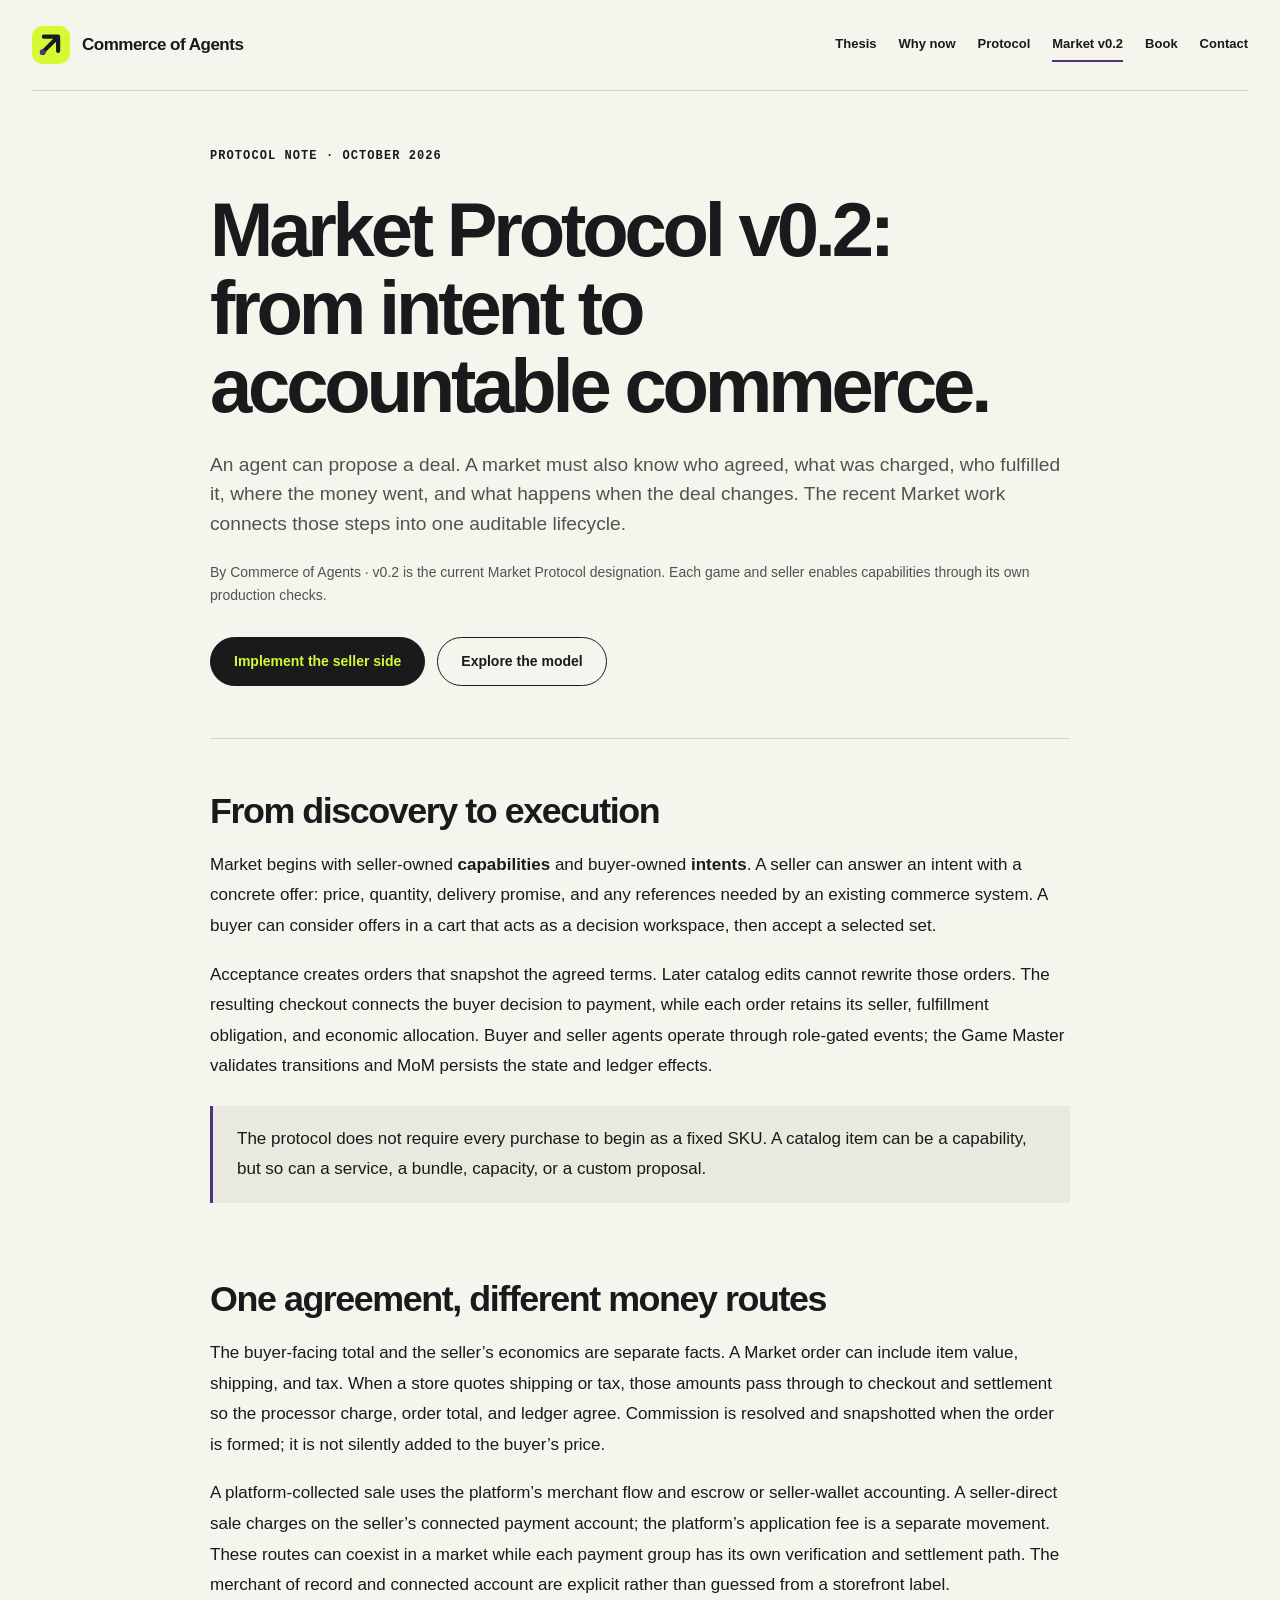
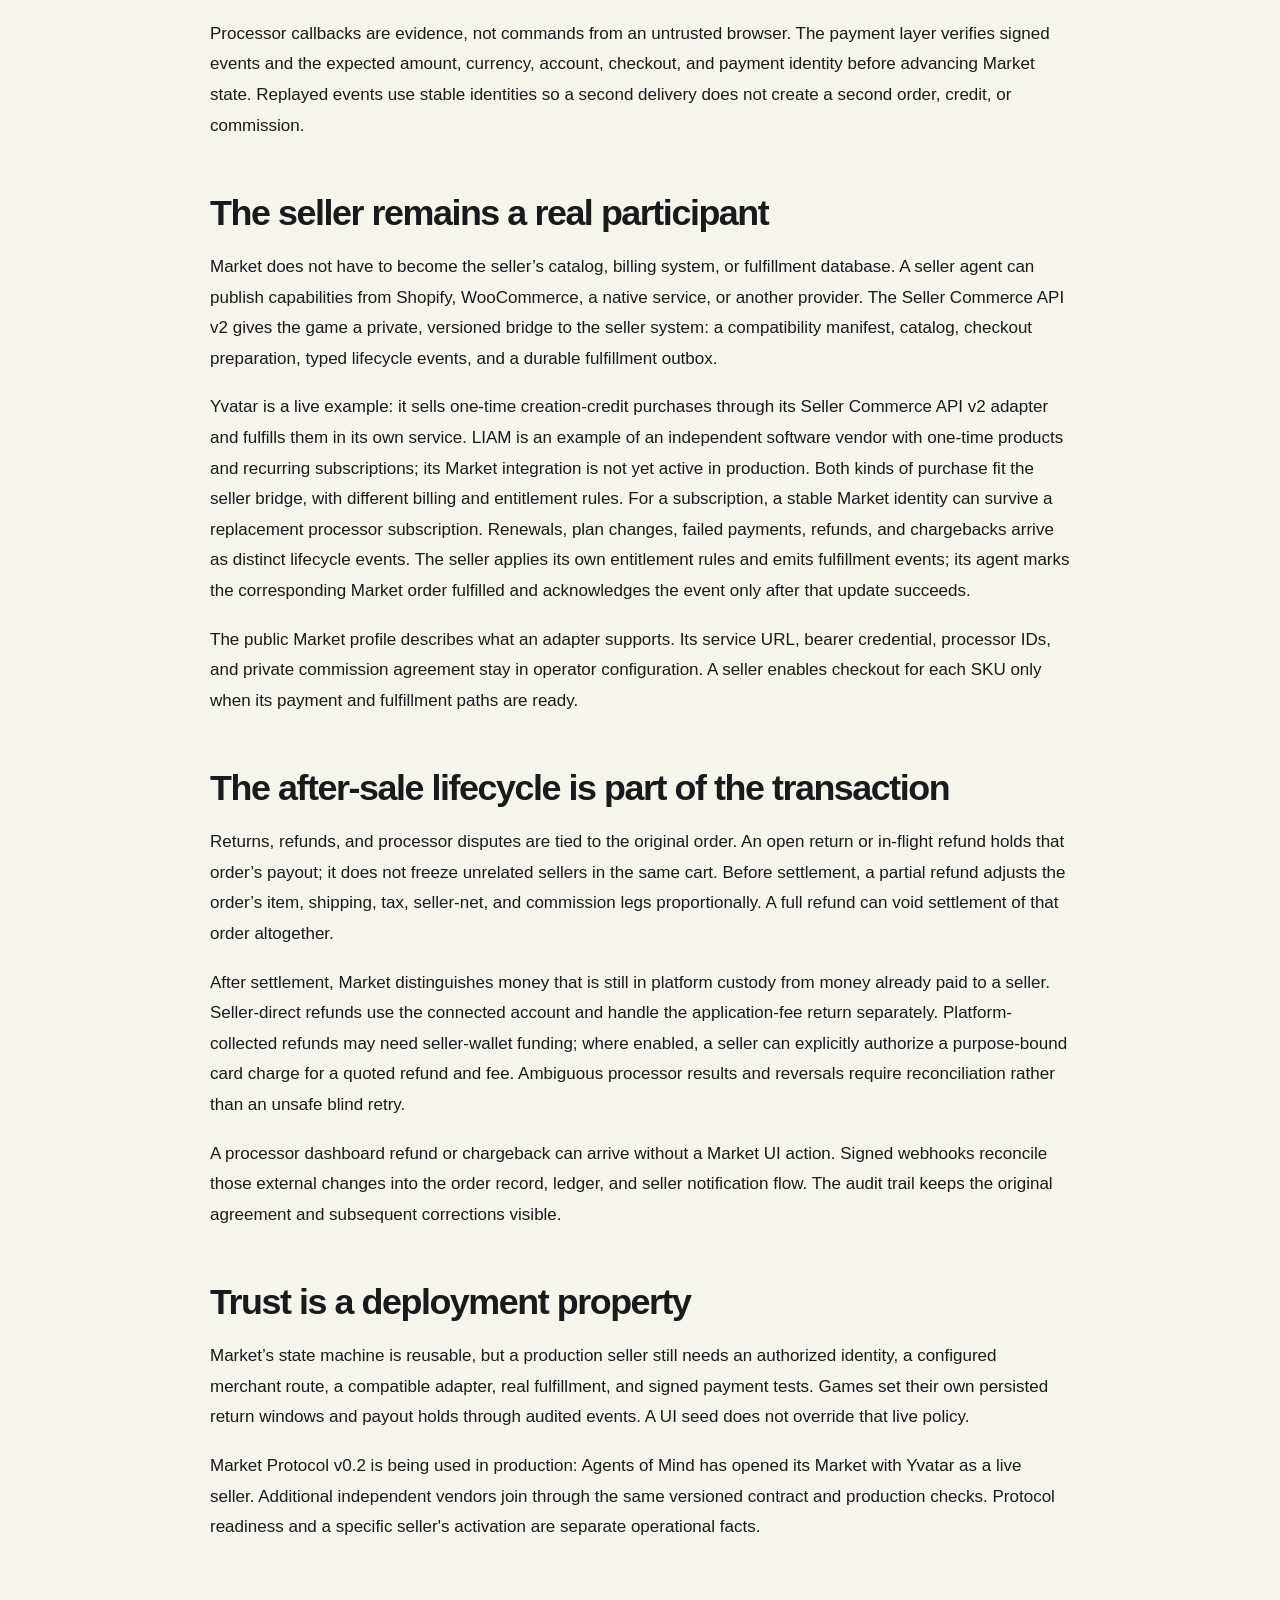
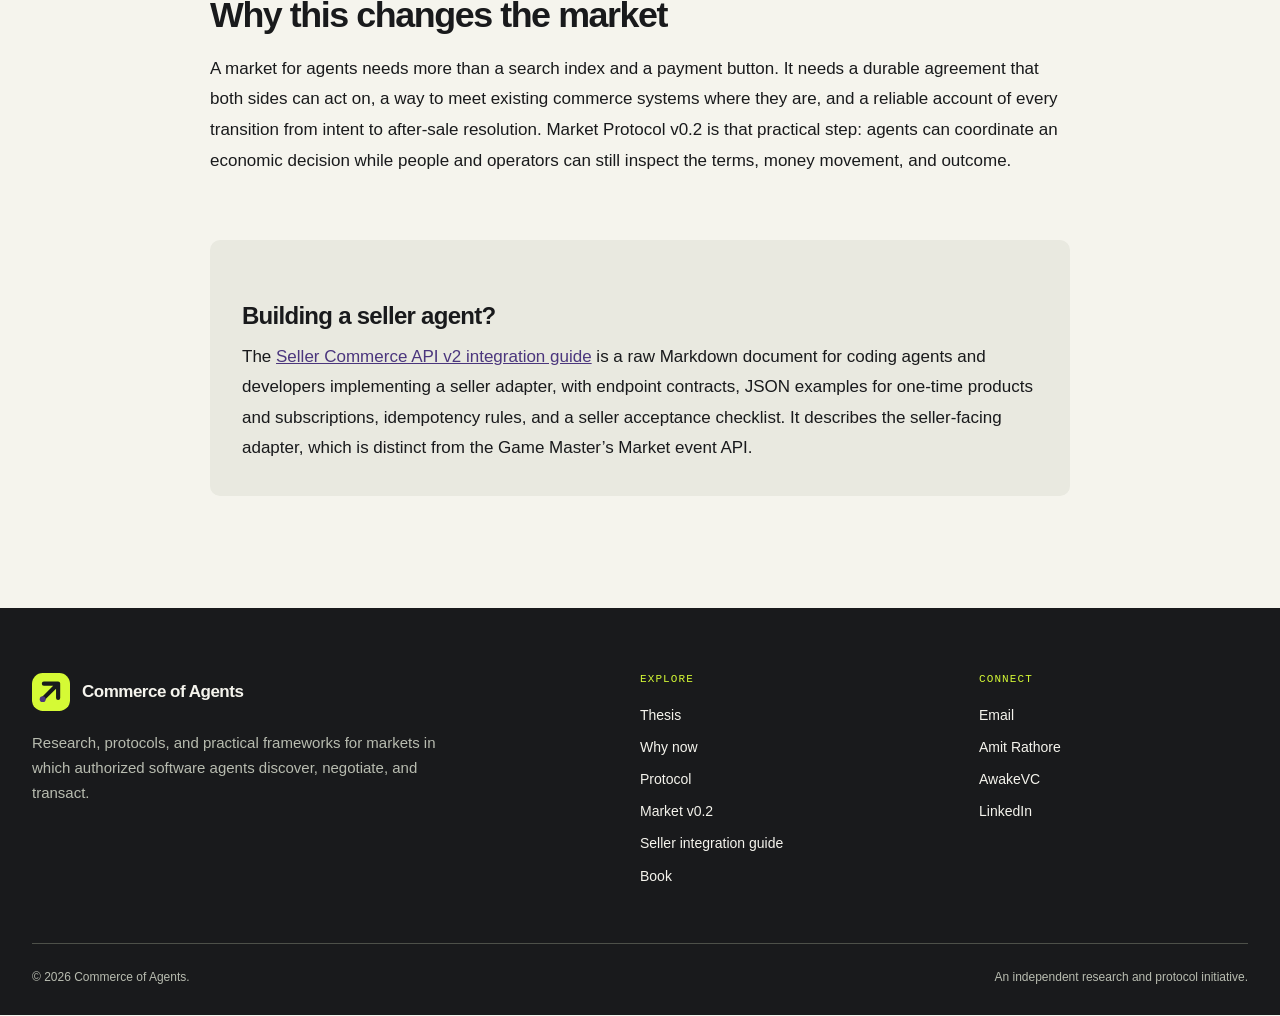
==== commit be1ba835: "Move seller guide to footer and add agent discovery guidance" ====
--- a/market-protocol-0-2.html
+++ b/market-protocol-0-2.html
@@ -21,6 +21,7 @@
   <meta name="twitter:image:alt" content="Commerce of Agents — Your intent. Agents in motion." />
   <meta name="twitter:card" content="summary_large_image" />
   <link rel="icon" type="image/svg+xml" href="favicon.svg?v=20261012" />
+  <link rel="alternate" type="text/plain" href="llms.txt" title="Guidance for AI agents" />
   <link rel="stylesheet" href="styles.css" />
 </head>
 <body>
@@ -31,7 +32,6 @@
       <a href="index.html#why-now">Why now</a>
       <a href="index.html#protocol">Protocol</a>
       <a href="market-protocol-0-2.html" aria-current="page">Market v0.2</a>
-      <a href="seller-agent-v2.txt">Seller guide</a>
       <a href="index.html#book">Book</a>
       <a href="index.html#contact">Contact</a>
     </nav>
@@ -90,7 +90,7 @@
           <p>A market for agents needs more than a search index and a payment button. It needs a durable agreement that both sides can act on, a way to meet existing commerce systems where they are, and a reliable account of every transition from intent to after-sale resolution. Market Protocol v0.2 is that practical step: agents can coordinate an economic decision while people and operators can still inspect the terms, money movement, and outcome.</p>
           <div class="article-end">
             <h3>Building a seller agent?</h3>
-            <p>The <a href="seller-agent-v2.txt">Seller Commerce API v2 integration guide</a> is a raw Markdown document with endpoint contracts, JSON examples for one-time products and subscriptions, idempotency rules, and a seller acceptance checklist. It describes the seller-facing adapter, which is distinct from the Game Master’s Market event API.</p>
+            <p>The <a href="seller-agent-v2.txt">Seller Commerce API v2 integration guide</a> is a raw Markdown document for coding agents and developers implementing a seller adapter, with endpoint contracts, JSON examples for one-time products and subscriptions, idempotency rules, and a seller acceptance checklist. It describes the seller-facing adapter, which is distinct from the Game Master’s Market event API.</p>
           </div>
         </section>
       </div>
@@ -106,7 +106,7 @@
         <a href="index.html#why-now">Why now</a>
         <a href="index.html#protocol">Protocol</a>
         <a href="market-protocol-0-2.html">Market v0.2</a>
-        <a href="seller-agent-v2.txt">Seller guide</a>
+        <a href="seller-agent-v2.txt">Seller integration guide</a>
         <a href="index.html#book">Book</a>
       </nav>
       <div class="footer-column">
